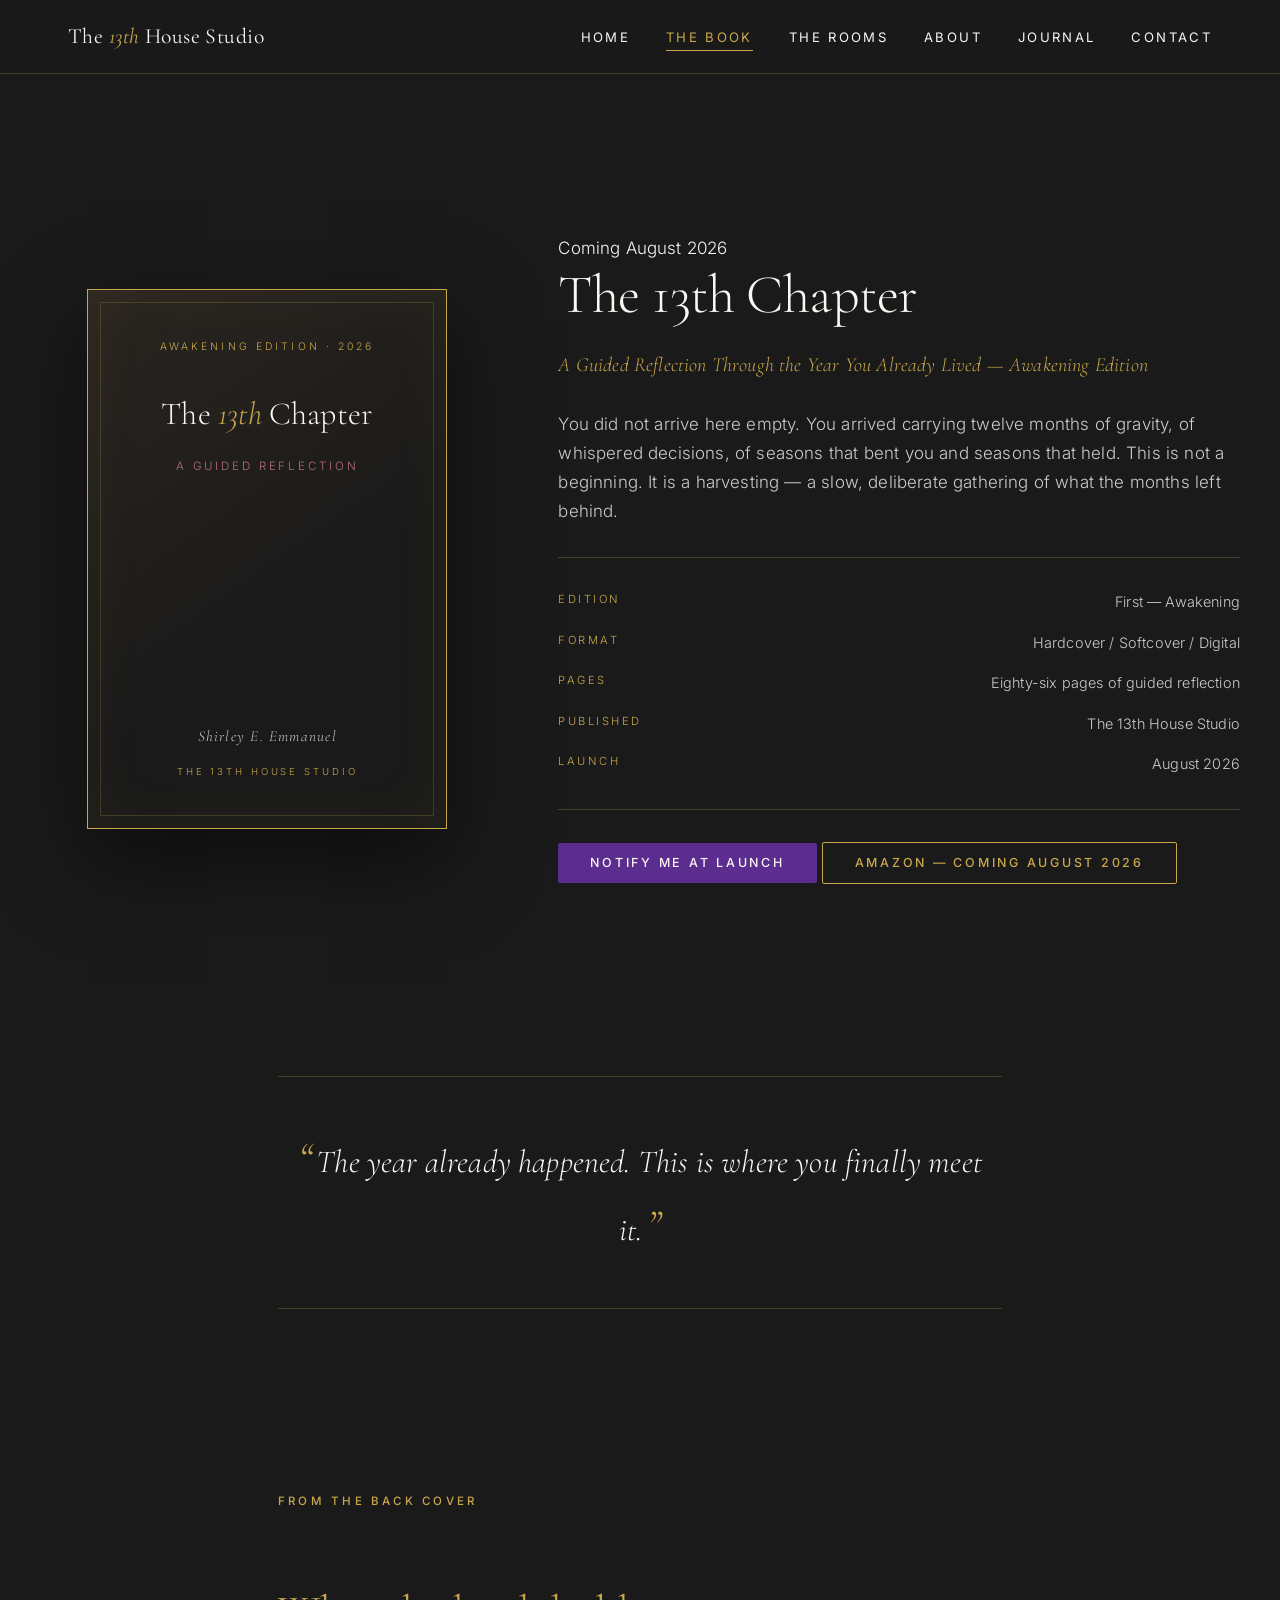
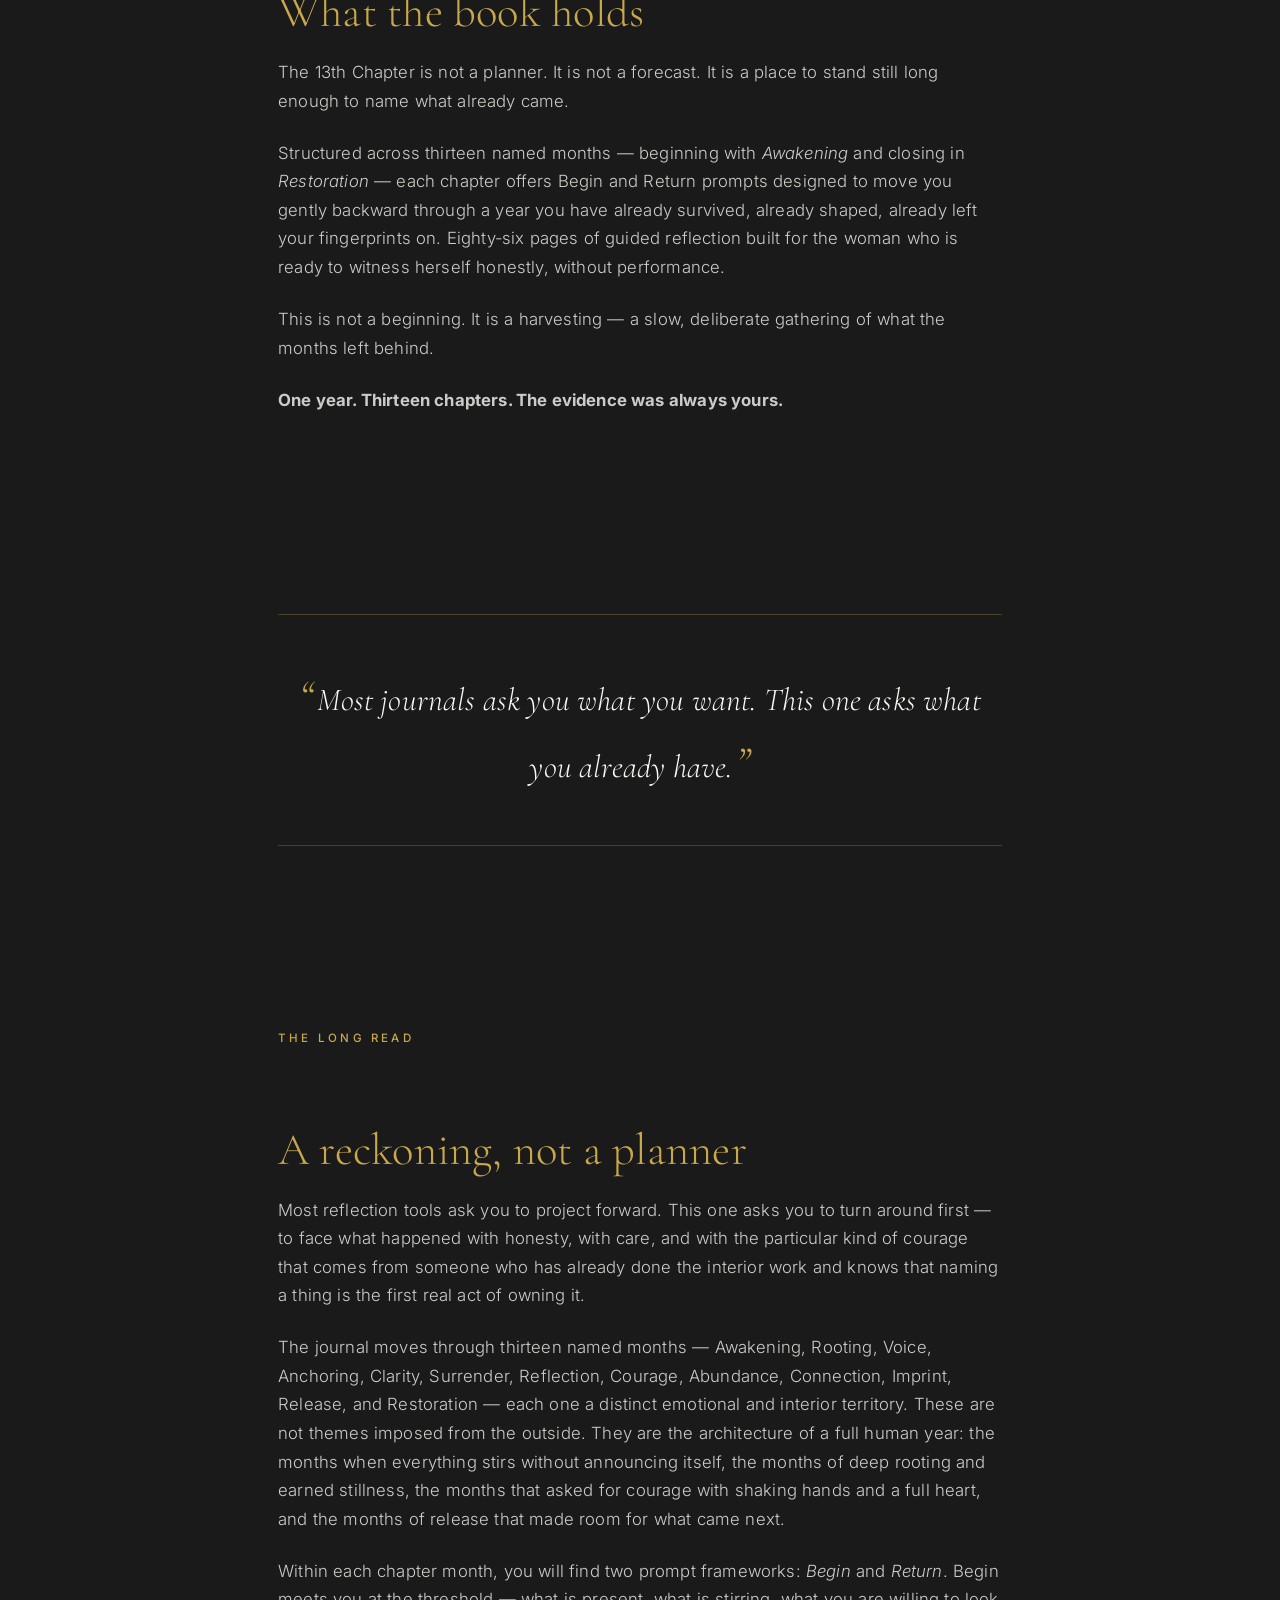
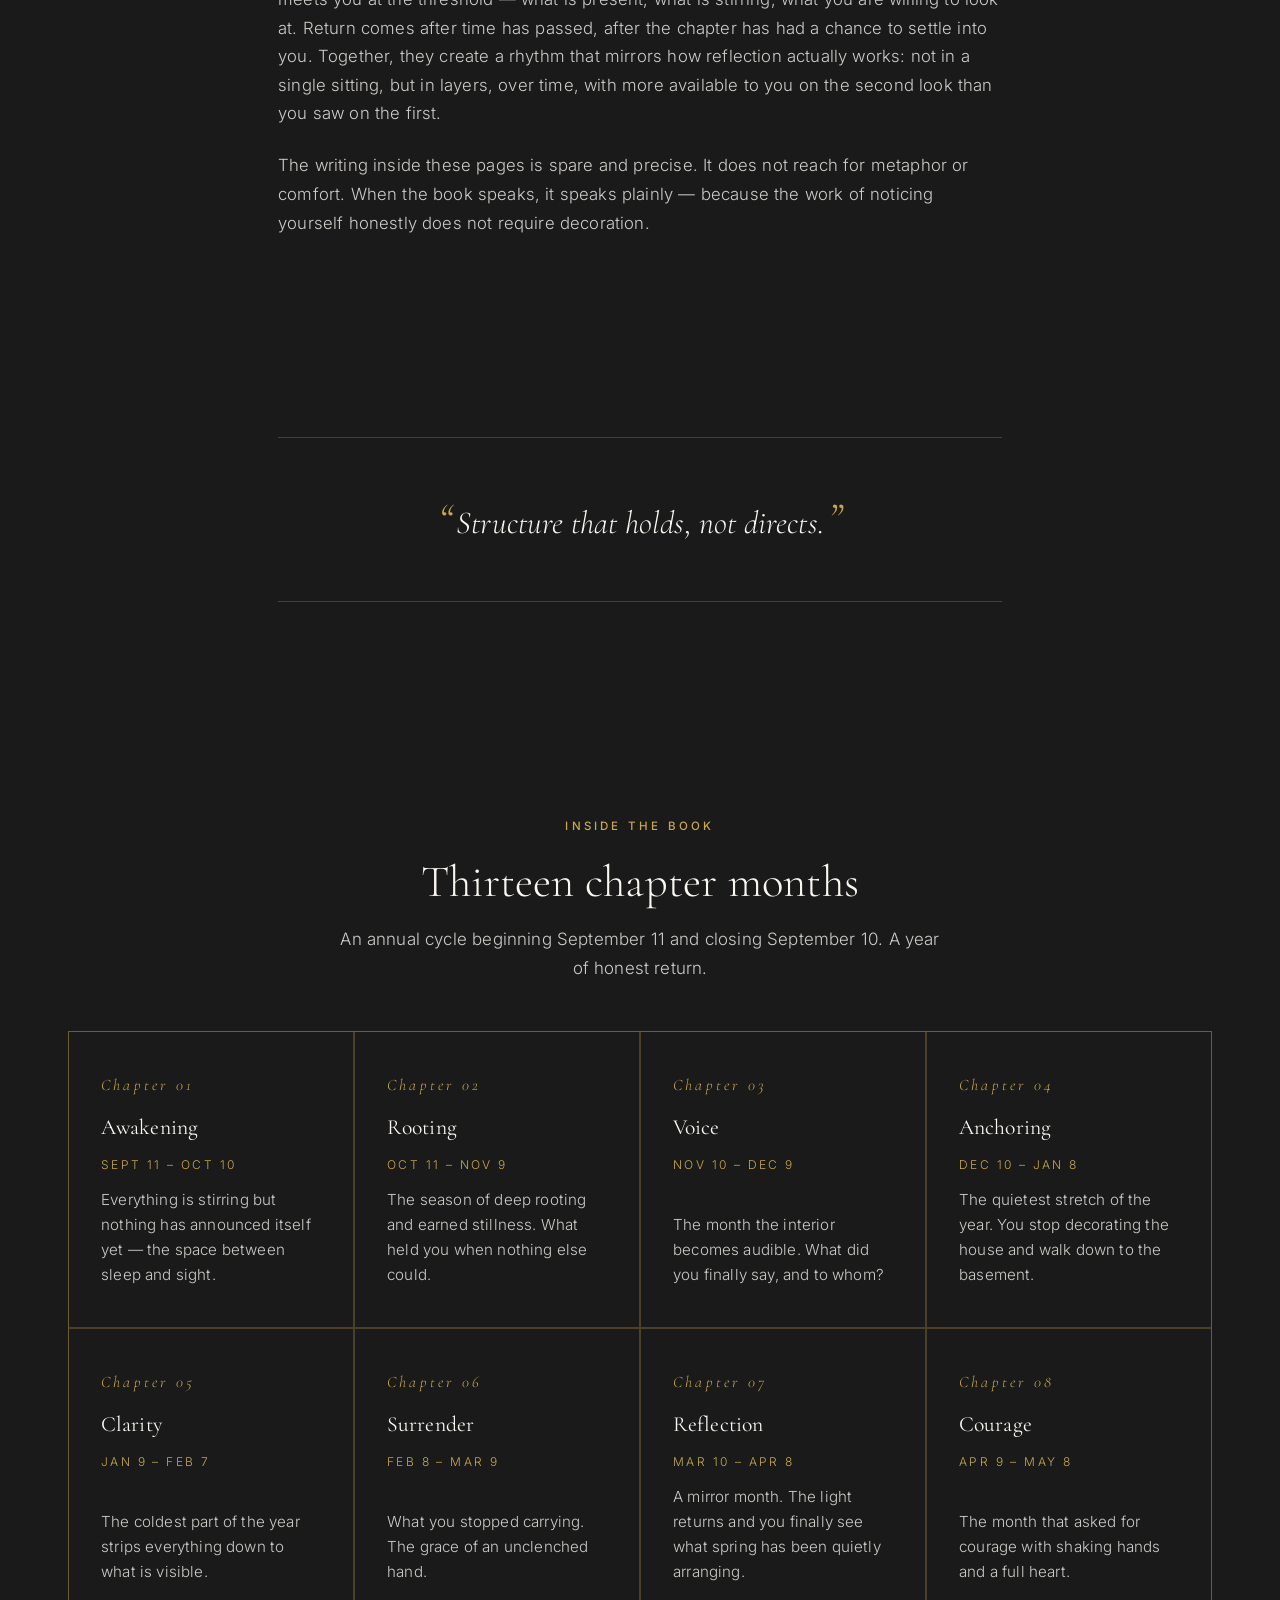
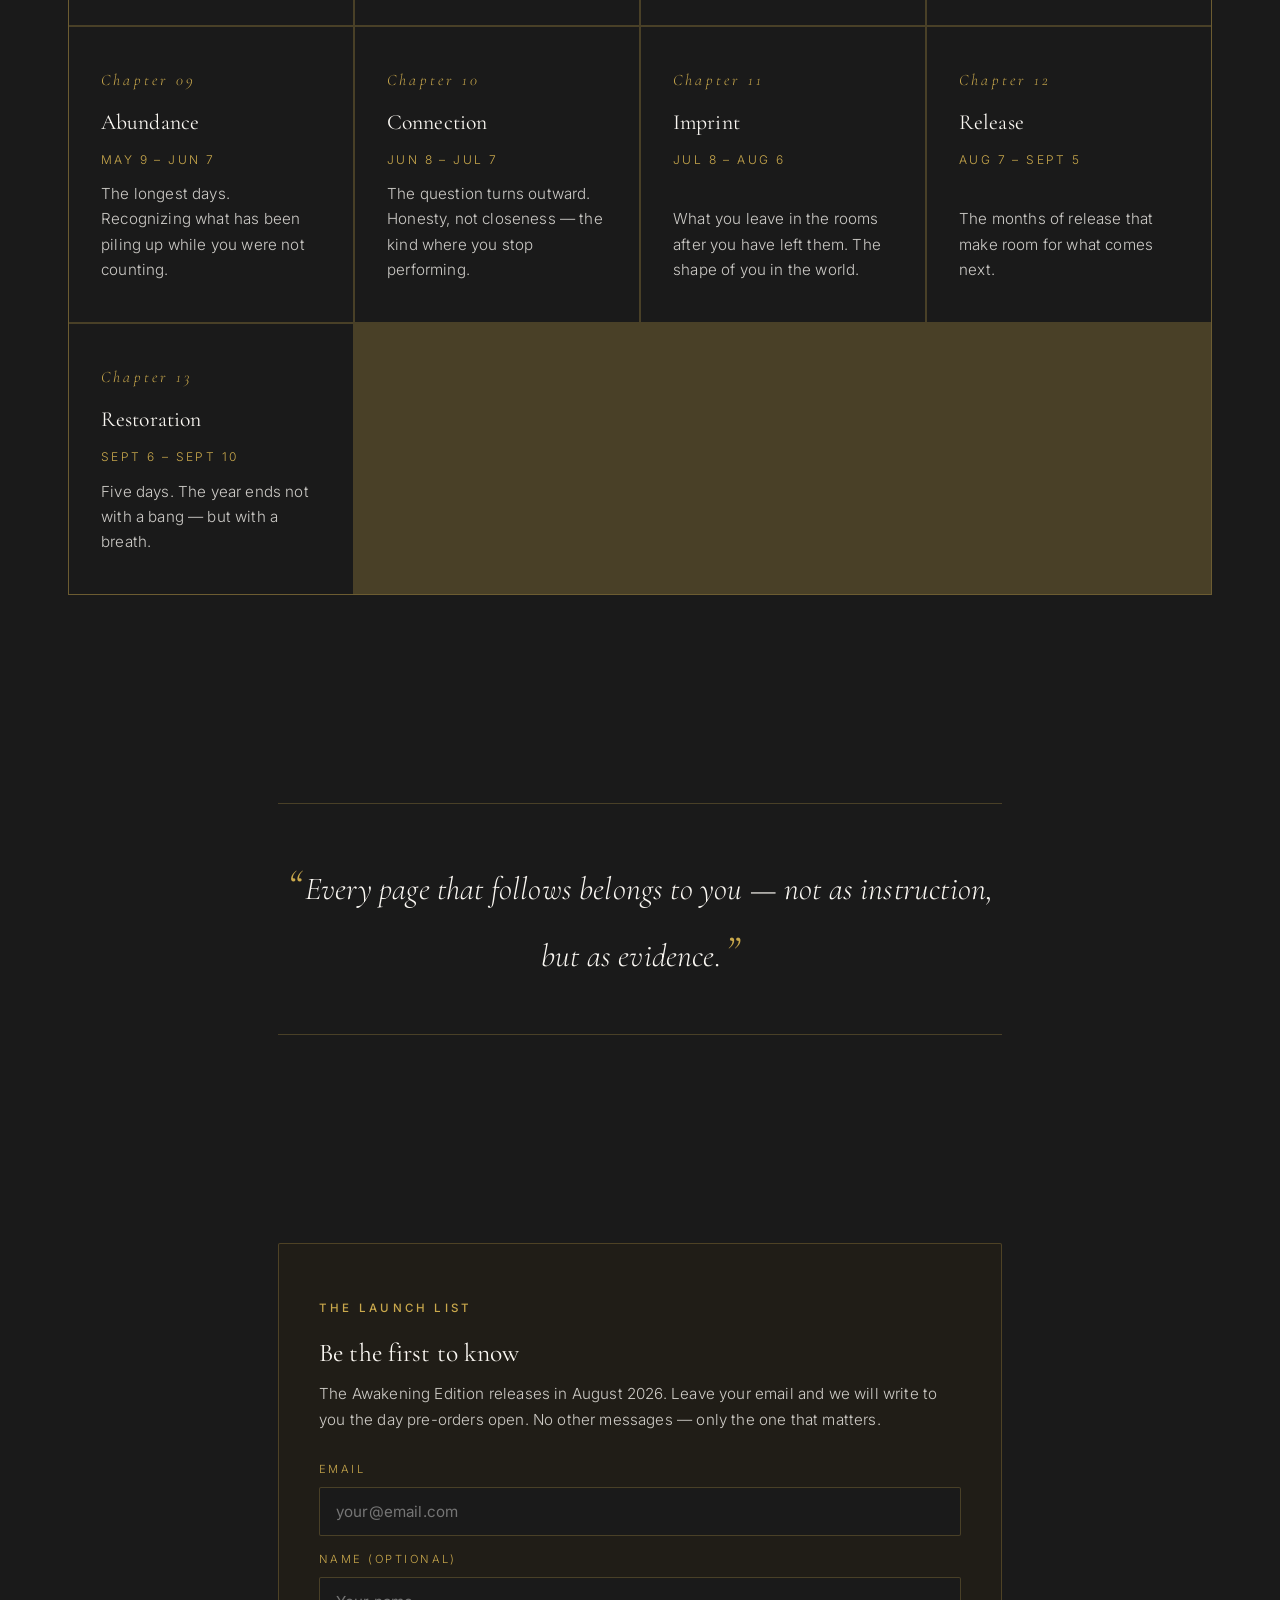
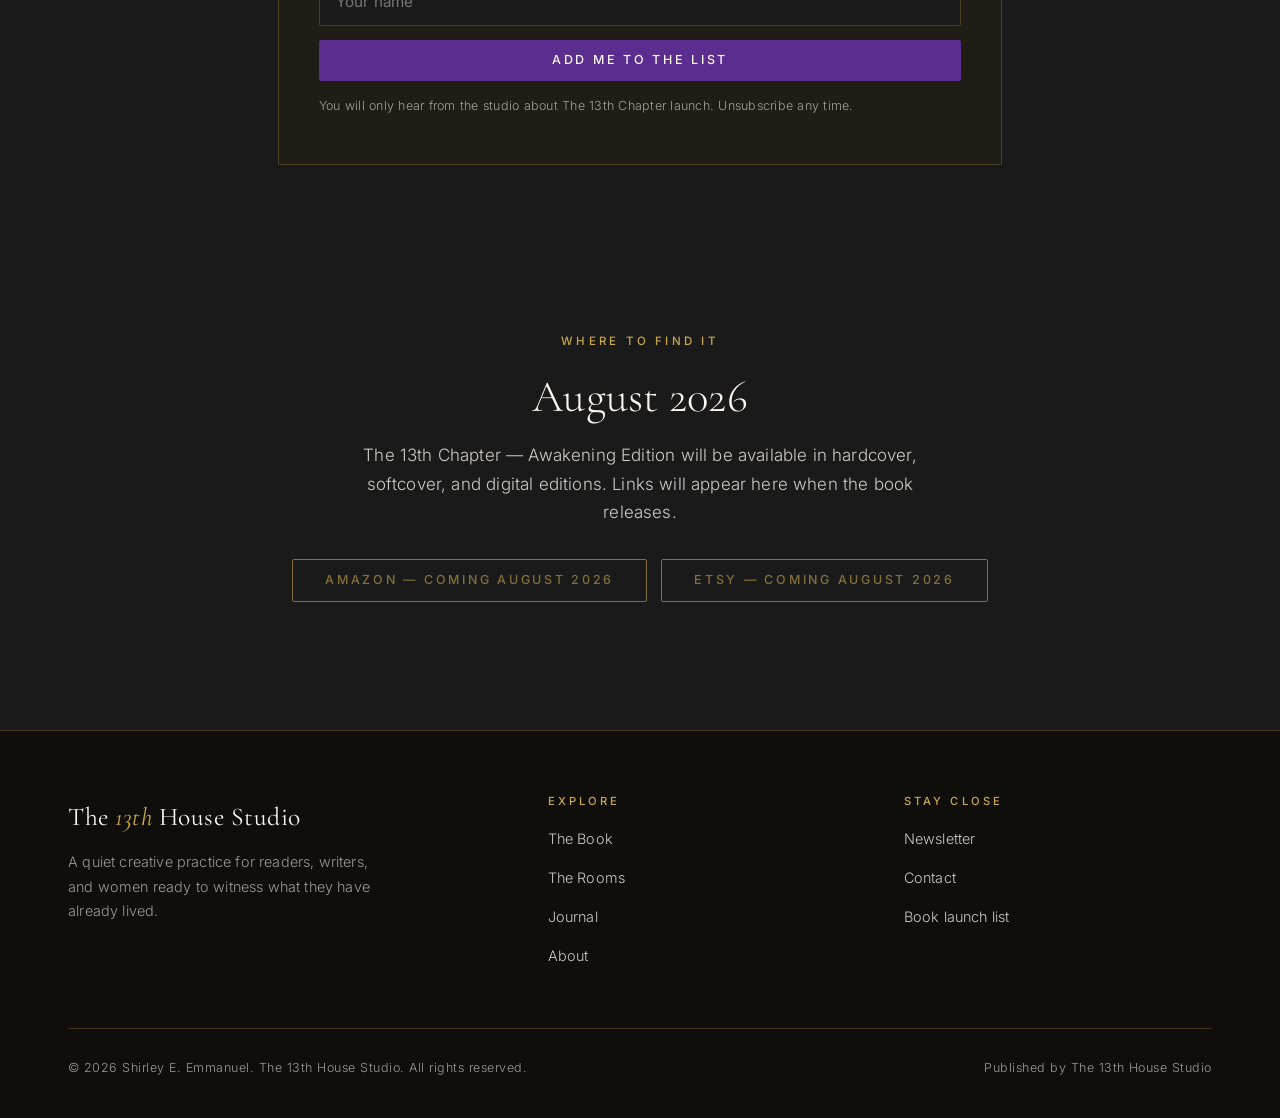
==== book.html @ e1d73607 "feat: deploy The 13th House Studio public site (home, book, rooms, about, journal, contact)" ====
<!DOCTYPE html>
<html lang="en">
<head>
<meta charset="utf-8">
<meta name="viewport" content="width=device-width,initial-scale=1">
<title>The Book — The 13th House Studio</title>
<meta name="description" content="The 13th Chapter — Awakening Edition. A luxury guided reflection journal by Shirley E. Emmanuel. Published by The 13th House Studio. Launching August 2026.">
<meta name="theme-color" content="#1A1A1A">
<meta property="og:title" content="The Book — The 13th House Studio">
<meta property="og:description" content="The 13th Chapter — Awakening Edition. A luxury guided reflection journal by Shirley E. Emmanuel. Published by The 13th House Studio. Launching August 2026.">
<meta property="og:type" content="website">
<meta property="og:image" content="assets/og-image.svg">
<meta name="twitter:card" content="summary_large_image">
<link rel="icon" type="image/svg+xml" href="assets/favicon.svg">
<link rel="preconnect" href="https://fonts.googleapis.com">
<link rel="preconnect" href="https://fonts.gstatic.com" crossorigin>
<link href="https://fonts.googleapis.com/css2?family=Cormorant+Garamond:ital,wght@0,300;0,400;0,500;1,300;1,400&family=Inter:wght@300;400;500;600&display=swap" rel="stylesheet">
<link rel="stylesheet" href="assets/style.css">
</head>
<body>
<header class="site-header">
  <div class="nav">
    <a href="index.html" class="brand">The <span class="num">13th</span> House Studio</a>
    <button class="nav-toggle" aria-label="Menu" aria-expanded="false">Menu</button>
    <nav><ul class="nav-links">
          <li><a href="index.html">Home</a></li>
          <li><a href="book.html" class="active">The Book</a></li>
          <li><a href="rooms.html">The Rooms</a></li>
          <li><a href="about.html">About</a></li>
          <li><a href="journal.html">Journal</a></li>
          <li><a href="contact.html">Contact</a></li>
    </ul></nav>
  </div>
</header>
<main>
  <section class="container book-hero">
    <div class="book-cover">
      <div class="book-cover-top">
        <div class="edition">Awakening Edition · 2026</div>
        <div class="title">The <span class="num">13th</span> Chapter</div>
        <div class="subtitle">A Guided Reflection</div>
      </div>
      <div>
        <div class="author">Shirley E. Emmanuel</div>
        <div class="imprint">The 13th House Studio</div>
      </div>
    </div>
    <div>
      <span class="launch-date">Coming August 2026</span>
      <h1>The 13th Chapter</h1>
      <div class="subtitle-line">A Guided Reflection Through the Year You Already Lived — Awakening Edition</div>
      <p>You did not arrive here empty. You arrived carrying twelve months of gravity, of whispered decisions, of seasons that bent you and seasons that held. This is not a beginning. It is a harvesting — a slow, deliberate gathering of what the months left behind.</p>
      <ul class="book-meta-list">
        <li><span class="k">Edition</span><span>First — Awakening</span></li>
        <li><span class="k">Format</span><span>Hardcover / Softcover / Digital</span></li>
        <li><span class="k">Pages</span><span>Eighty-six pages of guided reflection</span></li>
        <li><span class="k">Published</span><span>The 13th House Studio</span></li>
        <li><span class="k">Launch</span><span>August 2026</span></li>
      </ul>
      <div class="actions">
        <a href="#notify" class="btn btn-primary">Notify me at launch</a>
        <a href="#amazon" class="btn btn-ghost" aria-disabled="true">Amazon — Coming August 2026</a>
      </div>
    </div>
  </section>

  <section class="compact">
    <div class="container-narrow">
      <div class="pullquote">The year already happened. This is where you finally meet it.</div>
    </div>
  </section>

  <section class="compact">
    <div class="container-narrow prose">
      <span class="eyebrow">From the back cover</span>
      <h2>What the book holds</h2>
      <p>The 13th Chapter is not a planner. It is not a forecast. It is a place to stand still long enough to name what already came.</p>
      <p>Structured across thirteen named months — beginning with <em>Awakening</em> and closing in <em>Restoration</em> — each chapter offers Begin and Return prompts designed to move you gently backward through a year you have already survived, already shaped, already left your fingerprints on. Eighty-six pages of guided reflection built for the woman who is ready to witness herself honestly, without performance.</p>
      <p>This is not a beginning. It is a harvesting — a slow, deliberate gathering of what the months left behind.</p>
      <p><strong>One year. Thirteen chapters. The evidence was always yours.</strong></p>
    </div>
  </section>

  <section class="compact">
    <div class="container-narrow">
      <div class="pullquote">Most journals ask you what you want. This one asks what you already have.</div>
    </div>
  </section>

  <section class="compact">
    <div class="container-narrow prose">
      <span class="eyebrow">The long read</span>
      <h2>A reckoning, not a planner</h2>
      <p>Most reflection tools ask you to project forward. This one asks you to turn around first — to face what happened with honesty, with care, and with the particular kind of courage that comes from someone who has already done the interior work and knows that naming a thing is the first real act of owning it.</p>
      <p>The journal moves through thirteen named months — Awakening, Rooting, Voice, Anchoring, Clarity, Surrender, Reflection, Courage, Abundance, Connection, Imprint, Release, and Restoration — each one a distinct emotional and interior territory. These are not themes imposed from the outside. They are the architecture of a full human year: the months when everything stirs without announcing itself, the months of deep rooting and earned stillness, the months that asked for courage with shaking hands and a full heart, and the months of release that made room for what came next.</p>
      <p>Within each chapter month, you will find two prompt frameworks: <em>Begin</em> and <em>Return</em>. Begin meets you at the threshold — what is present, what is stirring, what you are willing to look at. Return comes after time has passed, after the chapter has had a chance to settle into you. Together, they create a rhythm that mirrors how reflection actually works: not in a single sitting, but in layers, over time, with more available to you on the second look than you saw on the first.</p>
      <p>The writing inside these pages is spare and precise. It does not reach for metaphor or comfort. When the book speaks, it speaks plainly — because the work of noticing yourself honestly does not require decoration.</p>
    </div>
  </section>

  <section class="compact">
    <div class="container-narrow">
      <div class="pullquote">Structure that holds, not directs.</div>
    </div>
  </section>

  <section>
    <div class="container">
      <div class="text-center mb-4">
        <span class="eyebrow">Inside the book</span>
        <h2>Thirteen chapter months</h2>
        <p class="max-600 mt-2">An annual cycle beginning September 11 and closing September 10. A year of honest return.</p>
      </div>
      <div class="rooms-grid">
        <div class="room-card"><span class="num">Chapter 01</span><h3>Awakening</h3><p style="color:var(--gold);font-size:0.75rem;letter-spacing:0.2em;margin-bottom:12px;text-transform:uppercase;">Sept 11 – Oct 10</p><p>Everything is stirring but nothing has announced itself yet — the space between sleep and sight.</p></div>
        <div class="room-card"><span class="num">Chapter 02</span><h3>Rooting</h3><p style="color:var(--gold);font-size:0.75rem;letter-spacing:0.2em;margin-bottom:12px;text-transform:uppercase;">Oct 11 – Nov 9</p><p>The season of deep rooting and earned stillness. What held you when nothing else could.</p></div>
        <div class="room-card"><span class="num">Chapter 03</span><h3>Voice</h3><p style="color:var(--gold);font-size:0.75rem;letter-spacing:0.2em;margin-bottom:12px;text-transform:uppercase;">Nov 10 – Dec 9</p><p>The month the interior becomes audible. What did you finally say, and to whom?</p></div>
        <div class="room-card"><span class="num">Chapter 04</span><h3>Anchoring</h3><p style="color:var(--gold);font-size:0.75rem;letter-spacing:0.2em;margin-bottom:12px;text-transform:uppercase;">Dec 10 – Jan 8</p><p>The quietest stretch of the year. You stop decorating the house and walk down to the basement.</p></div>
        <div class="room-card"><span class="num">Chapter 05</span><h3>Clarity</h3><p style="color:var(--gold);font-size:0.75rem;letter-spacing:0.2em;margin-bottom:12px;text-transform:uppercase;">Jan 9 – Feb 7</p><p>The coldest part of the year strips everything down to what is visible.</p></div>
        <div class="room-card"><span class="num">Chapter 06</span><h3>Surrender</h3><p style="color:var(--gold);font-size:0.75rem;letter-spacing:0.2em;margin-bottom:12px;text-transform:uppercase;">Feb 8 – Mar 9</p><p>What you stopped carrying. The grace of an unclenched hand.</p></div>
        <div class="room-card"><span class="num">Chapter 07</span><h3>Reflection</h3><p style="color:var(--gold);font-size:0.75rem;letter-spacing:0.2em;margin-bottom:12px;text-transform:uppercase;">Mar 10 – Apr 8</p><p>A mirror month. The light returns and you finally see what spring has been quietly arranging.</p></div>
        <div class="room-card"><span class="num">Chapter 08</span><h3>Courage</h3><p style="color:var(--gold);font-size:0.75rem;letter-spacing:0.2em;margin-bottom:12px;text-transform:uppercase;">Apr 9 – May 8</p><p>The month that asked for courage with shaking hands and a full heart.</p></div>
        <div class="room-card"><span class="num">Chapter 09</span><h3>Abundance</h3><p style="color:var(--gold);font-size:0.75rem;letter-spacing:0.2em;margin-bottom:12px;text-transform:uppercase;">May 9 – Jun 7</p><p>The longest days. Recognizing what has been piling up while you were not counting.</p></div>
        <div class="room-card"><span class="num">Chapter 10</span><h3>Connection</h3><p style="color:var(--gold);font-size:0.75rem;letter-spacing:0.2em;margin-bottom:12px;text-transform:uppercase;">Jun 8 – Jul 7</p><p>The question turns outward. Honesty, not closeness — the kind where you stop performing.</p></div>
        <div class="room-card"><span class="num">Chapter 11</span><h3>Imprint</h3><p style="color:var(--gold);font-size:0.75rem;letter-spacing:0.2em;margin-bottom:12px;text-transform:uppercase;">Jul 8 – Aug 6</p><p>What you leave in the rooms after you have left them. The shape of you in the world.</p></div>
        <div class="room-card"><span class="num">Chapter 12</span><h3>Release</h3><p style="color:var(--gold);font-size:0.75rem;letter-spacing:0.2em;margin-bottom:12px;text-transform:uppercase;">Aug 7 – Sept 5</p><p>The months of release that make room for what comes next.</p></div>
        <div class="room-card"><span class="num">Chapter 13</span><h3>Restoration</h3><p style="color:var(--gold);font-size:0.75rem;letter-spacing:0.2em;margin-bottom:12px;text-transform:uppercase;">Sept 6 – Sept 10</p><p>Five days. The year ends not with a bang — but with a breath.</p></div>
      </div>
    </div>
  </section>

  <section class="compact">
    <div class="container-narrow">
      <div class="pullquote">Every page that follows belongs to you — not as instruction, but as evidence.</div>
    </div>
  </section>

  <section id="notify">
    <div class="container-narrow">
      <div class="form-card">
        <span class="eyebrow">The launch list</span>
        <h3>Be the first to know</h3>
        <p class="sub">The Awakening Edition releases in August 2026. Leave your email and we will write to you the day pre-orders open. No other messages — only the one that matters.</p>
        <form class="capture-form" data-source="book-notify" novalidate>
          <div class="form-field">
            <label for="bn-email">Email</label>
            <input id="bn-email" type="email" name="email" placeholder="your@email.com" required>
          </div>
          <div class="form-field">
            <label for="bn-name">Name (optional)</label>
            <input id="bn-name" type="text" name="name" placeholder="Your name">
          </div>
          <button type="submit" class="btn btn-primary btn-block">Add me to the list</button>
          <div class="form-note">You will only hear from the studio about The 13th Chapter launch. Unsubscribe any time.</div>
          <div class="form-status" role="status" aria-live="polite"></div>
        </form>
      </div>
    </div>
  </section>

  <section id="amazon" class="compact">
    <div class="container-narrow text-center">
      <span class="eyebrow">Where to find it</span>
      <h2>August 2026</h2>
      <p class="max-600 mt-2">The 13th Chapter — Awakening Edition will be available in hardcover, softcover, and digital editions. Links will appear here when the book releases.</p>
      <div class="actions mt-4" style="justify-content:center;display:flex;gap:14px;flex-wrap:wrap;">
        <span class="btn btn-ghost" style="pointer-events:none;opacity:0.6;">Amazon — Coming August 2026</span>
        <span class="btn btn-ghost" style="pointer-events:none;opacity:0.6;">Etsy — Coming August 2026</span>
      </div>
    </div>
  </section>
</main>
<footer class="site-footer">
  <div class="container">
    <div class="footer-grid">
      <div class="footer-brand">
        <a href="index.html" class="brand">The <span class="num">13th</span> House Studio</a>
        <p>A quiet creative practice for readers, writers, and women ready to witness what they have already lived.</p>
      </div>
      <div class="footer-col"><h4>Explore</h4><ul>
        <li><a href="book.html">The Book</a></li>
        <li><a href="rooms.html">The Rooms</a></li>
        <li><a href="journal.html">Journal</a></li>
        <li><a href="about.html">About</a></li>
      </ul></div>
      <div class="footer-col"><h4>Stay close</h4><ul>
        <li><a href="contact.html">Newsletter</a></li>
        <li><a href="contact.html">Contact</a></li>
        <li><a href="book.html#notify">Book launch list</a></li>
      </ul></div>
    </div>
    <div class="footer-bottom">
      <span>&copy; 2026 Shirley E. Emmanuel. The 13th House Studio. All rights reserved.</span>
      <span>Published by The 13th House Studio</span>
    </div>
  </div>
</footer>
<script src="assets/app.js" defer></script>
</body></html>
---- assets/style.css ----
/* The 13th House Studio — luxury editorial stylesheet */
:root {
  --near-black: #1A1A1A;
  --gold: #C9A84C;
  --gold-soft: #C9A84C33;
  --cream: #FAF7F2;
  --cream-dim: #FAF7F2cc;
  --deep-purple: #5B2D8E;
  --rose-gold: #B76E79;
  --pink: #E8A0B4;
  --forest: #4A7C59;
  --muted: #FAF7F299;
  --line: #C9A84C44;
}

* { box-sizing: border-box; margin: 0; padding: 0; }

html { scroll-behavior: smooth; -webkit-text-size-adjust: 100%; }

body {
  background: var(--near-black);
  color: var(--cream);
  font-family: 'Inter', -apple-system, BlinkMacSystemFont, 'Segoe UI', system-ui, sans-serif;
  font-weight: 300;
  font-size: 17px;
  line-height: 1.7;
  letter-spacing: 0.01em;
  -webkit-font-smoothing: antialiased;
  -moz-osx-font-smoothing: grayscale;
  overflow-x: hidden;
}

h1, h2, h3, h4, h5, .serif {
  font-family: 'Cormorant Garamond', 'Playfair Display', 'Didot', Georgia, serif;
  font-weight: 400;
  letter-spacing: 0.005em;
  line-height: 1.2;
  color: var(--cream);
}

h1 { font-size: clamp(2.4rem, 6vw, 4.2rem); font-weight: 300; letter-spacing: -0.01em; }
h2 { font-size: clamp(1.8rem, 4vw, 2.8rem); font-weight: 300; }
h3 { font-size: clamp(1.3rem, 2.5vw, 1.6rem); }

p { margin-bottom: 1.2em; color: var(--cream-dim); }

a { color: var(--gold); text-decoration: none; transition: color 0.3s ease; }
a:hover { color: var(--rose-gold); }

.eyebrow {
  font-family: 'Inter', sans-serif;
  font-size: 0.72rem;
  font-weight: 500;
  letter-spacing: 0.28em;
  text-transform: uppercase;
  color: var(--gold);
  display: inline-block;
  margin-bottom: 1.2rem;
}

.container {
  max-width: 1200px;
  margin: 0 auto;
  padding: 0 28px;
}

.container-narrow {
  max-width: 780px;
  margin: 0 auto;
  padding: 0 28px;
}

/* --- Header / Nav --- */
.site-header {
  position: sticky;
  top: 0;
  z-index: 100;
  background: rgba(26, 26, 26, 0.92);
  backdrop-filter: saturate(140%) blur(12px);
  -webkit-backdrop-filter: saturate(140%) blur(12px);
  border-bottom: 1px solid var(--line);
}

.nav {
  display: flex;
  align-items: center;
  justify-content: space-between;
  max-width: 1200px;
  margin: 0 auto;
  padding: 18px 28px;
}

.brand {
  font-family: 'Cormorant Garamond', serif;
  font-weight: 400;
  font-size: 1.35rem;
  color: var(--cream);
  letter-spacing: 0.02em;
}
.brand .num { color: var(--gold); font-style: italic; }

.nav-links {
  display: flex;
  gap: 36px;
  list-style: none;
}
.nav-links a {
  color: var(--cream);
  font-size: 0.82rem;
  letter-spacing: 0.18em;
  text-transform: uppercase;
  font-weight: 400;
  position: relative;
  padding: 6px 0;
}
.nav-links a:hover { color: var(--gold); }
.nav-links a.active { color: var(--gold); }
.nav-links a.active::after {
  content: '';
  position: absolute;
  bottom: 0;
  left: 0;
  right: 0;
  height: 1px;
  background: var(--gold);
}

.nav-toggle {
  display: none;
  background: transparent;
  border: 1px solid var(--line);
  color: var(--cream);
  padding: 8px 14px;
  font-size: 0.75rem;
  letter-spacing: 0.2em;
  text-transform: uppercase;
  cursor: pointer;
  border-radius: 2px;
}

@media (max-width: 820px) {
  .nav-toggle { display: inline-block; }
  .nav-links {
    display: none;
    position: absolute;
    top: 100%;
    left: 0;
    right: 0;
    background: var(--near-black);
    border-bottom: 1px solid var(--line);
    flex-direction: column;
    gap: 0;
    padding: 8px 28px 20px;
  }
  .nav-links.open { display: flex; }
  .nav-links a {
    padding: 14px 0;
    border-bottom: 1px solid var(--line);
    font-size: 0.78rem;
  }
  .nav-links a:last-child { border-bottom: none; }
}

/* --- Buttons --- */
.btn {
  display: inline-block;
  padding: 14px 32px;
  font-family: 'Inter', sans-serif;
  font-size: 0.78rem;
  font-weight: 500;
  letter-spacing: 0.22em;
  text-transform: uppercase;
  border: none;
  cursor: pointer;
  transition: all 0.3s ease;
  text-align: center;
  border-radius: 2px;
  text-decoration: none;
  line-height: 1;
}
.btn-primary { background: var(--deep-purple); color: var(--cream); }
.btn-primary:hover { background: var(--rose-gold); color: var(--cream); transform: translateY(-1px); }
.btn-ghost { background: transparent; color: var(--gold); border: 1px solid var(--gold); }
.btn-ghost:hover { background: var(--gold); color: var(--near-black); }
.btn-block { display: block; width: 100%; }

/* --- Sections --- */
section { padding: 96px 0; }
section.compact { padding: 64px 0; }
.divider {
  height: 1px;
  background: linear-gradient(to right, transparent, var(--rose-gold), transparent);
  margin: 0 auto;
  max-width: 400px;
}

/* --- Hero --- */
.hero {
  min-height: 85vh;
  display: flex;
  align-items: center;
  padding: 120px 0 96px;
  position: relative;
  overflow: hidden;
}
.hero::before {
  content: '';
  position: absolute;
  inset: 0;
  background: radial-gradient(ellipse at 20% 30%, rgba(201, 168, 76, 0.08), transparent 60%),
              radial-gradient(ellipse at 80% 70%, rgba(91, 45, 142, 0.10), transparent 60%);
  pointer-events: none;
}
.hero-content { position: relative; z-index: 1; max-width: 820px; }
.hero h1 {
  margin-bottom: 1.6rem;
}
.hero h1 em { color: var(--gold); font-style: normal; font-weight: 300; }
.hero-tagline {
  font-size: 1.15rem;
  font-weight: 300;
  color: var(--cream-dim);
  max-width: 600px;
  margin-bottom: 2.4rem;
  line-height: 1.7;
}
.hero-actions {
  display: flex;
  gap: 14px;
  flex-wrap: wrap;
}

/* --- Book feature --- */
.book-feature {
  background: linear-gradient(180deg, #1A1A1A 0%, #15110f 100%);
  border-top: 1px solid var(--line);
  border-bottom: 1px solid var(--line);
}
.book-layout {
  display: grid;
  grid-template-columns: 0.9fr 1.1fr;
  gap: 72px;
  align-items: center;
}
@media (max-width: 820px) {
  .book-layout { grid-template-columns: 1fr; gap: 48px; }
}
.book-cover {
  aspect-ratio: 2/3;
  background:
    linear-gradient(145deg, #2a2520 0%, #1A1A1A 60%),
    var(--near-black);
  border: 1px solid var(--gold);
  position: relative;
  box-shadow: 0 30px 80px rgba(0,0,0,0.5), inset 0 0 60px rgba(201,168,76,0.06);
  display: flex;
  flex-direction: column;
  justify-content: space-between;
  padding: 48px 36px;
  max-width: 360px;
  margin: 0 auto;
  width: 100%;
}
.book-cover::before {
  content: '';
  position: absolute;
  inset: 12px;
  border: 1px solid var(--gold-soft);
  pointer-events: none;
}
.book-cover-top { text-align: center; }
.book-cover .edition {
  font-family: 'Inter', sans-serif;
  font-size: 0.65rem;
  letter-spacing: 0.3em;
  color: var(--gold);
  text-transform: uppercase;
  margin-bottom: 40px;
}
.book-cover .title {
  font-family: 'Cormorant Garamond', serif;
  font-size: 2rem;
  color: var(--cream);
  font-weight: 300;
  line-height: 1.15;
  margin-bottom: 24px;
}
.book-cover .title .num { color: var(--gold); font-style: italic; }
.book-cover .subtitle {
  font-size: 0.72rem;
  letter-spacing: 0.25em;
  color: var(--rose-gold);
  text-transform: uppercase;
  margin-top: 8px;
}
.book-cover .author {
  text-align: center;
  font-family: 'Cormorant Garamond', serif;
  font-size: 0.95rem;
  color: var(--cream-dim);
  font-style: italic;
  letter-spacing: 0.08em;
}
.book-cover .imprint {
  text-align: center;
  font-size: 0.6rem;
  letter-spacing: 0.3em;
  color: var(--gold);
  text-transform: uppercase;
  margin-top: 14px;
}

.book-copy h2 { margin-bottom: 20px; }
.book-copy .launch-date {
  font-size: 0.72rem;
  letter-spacing: 0.28em;
  color: var(--pink);
  text-transform: uppercase;
  margin-bottom: 20px;
  display: inline-block;
  padding: 6px 14px;
  border: 1px solid var(--pink);
  border-radius: 2px;
}
.book-copy p { font-size: 1.05rem; }
.book-copy .actions {
  display: flex;
  gap: 14px;
  margin-top: 32px;
  flex-wrap: wrap;
}

/* --- Rooms grid --- */
.rooms-grid {
  display: grid;
  grid-template-columns: repeat(auto-fill, minmax(280px, 1fr));
  gap: 2px;
  background: var(--line);
  border: 1px solid var(--line);
  margin-top: 48px;
}
.room-card {
  background: var(--near-black);
  padding: 40px 32px;
  transition: background 0.4s ease;
  position: relative;
  min-height: 220px;
  display: flex;
  flex-direction: column;
}
.room-card:hover { background: #232019; }
.room-card .num {
  font-family: 'Cormorant Garamond', serif;
  font-size: 1rem;
  color: var(--gold);
  letter-spacing: 0.2em;
  margin-bottom: 16px;
  font-style: italic;
}
.room-card h3 {
  font-size: 1.35rem;
  margin-bottom: 14px;
  color: var(--cream);
}
.room-card p {
  font-size: 0.95rem;
  color: var(--cream-dim);
  margin: 0;
  line-height: 1.65;
  flex: 1;
}

/* --- Months band --- */
.months-band {
  margin: 40px 0;
  padding: 32px 0;
  border-top: 1px solid var(--line);
  border-bottom: 1px solid var(--line);
  text-align: center;
}
.months-list {
  font-family: 'Cormorant Garamond', serif;
  font-size: 1.2rem;
  color: var(--cream);
  font-style: italic;
  letter-spacing: 0.02em;
  line-height: 2;
}
.months-list span { color: var(--gold-soft); margin: 0 10px; }
.months-list .month { color: var(--cream); }

/* --- Pull quotes --- */
.pullquote {
  font-family: 'Cormorant Garamond', serif;
  font-size: clamp(1.4rem, 3vw, 2rem);
  font-weight: 300;
  font-style: italic;
  color: var(--cream);
  line-height: 1.5;
  padding: 48px 0;
  text-align: center;
  border-top: 1px solid var(--line);
  border-bottom: 1px solid var(--line);
  max-width: 760px;
  margin: 48px auto;
}
.pullquote::before, .pullquote::after { color: var(--gold); font-size: 1.4em; }
.pullquote::before { content: '“'; margin-right: 4px; }
.pullquote::after { content: '”'; margin-left: 4px; }

/* --- Forms --- */
.form-card {
  background: #201d17;
  border: 1px solid var(--line);
  padding: 48px 40px;
  border-radius: 2px;
  position: relative;
}
.form-card h3 { margin-bottom: 12px; }
.form-card p.sub { color: var(--cream-dim); margin-bottom: 28px; font-size: 0.95rem; }

.form-row {
  display: grid;
  grid-template-columns: 1fr auto;
  gap: 10px;
}
@media (max-width: 540px) {
  .form-row { grid-template-columns: 1fr; }
}

.form-field { margin-bottom: 14px; }
.form-field label {
  display: block;
  font-size: 0.7rem;
  letter-spacing: 0.22em;
  text-transform: uppercase;
  color: var(--gold);
  margin-bottom: 8px;
}

input[type="email"], input[type="text"], textarea {
  width: 100%;
  background: var(--near-black);
  border: 1px solid var(--line);
  color: var(--cream);
  padding: 14px 16px;
  font-family: 'Inter', sans-serif;
  font-size: 0.95rem;
  letter-spacing: 0.01em;
  border-radius: 2px;
  transition: border-color 0.3s ease;
}
input[type="email"]:focus, input[type="text"]:focus, textarea:focus {
  outline: none;
  border-color: var(--gold);
}
textarea { resize: vertical; min-height: 140px; font-family: inherit; line-height: 1.6; }

.form-note {
  font-size: 0.78rem;
  color: var(--muted);
  margin-top: 14px;
  letter-spacing: 0.02em;
}
.form-status {
  font-size: 0.85rem;
  color: var(--forest);
  margin-top: 14px;
  min-height: 1.2em;
  font-weight: 500;
  letter-spacing: 0.02em;
  display: none;
}
.form-status.error { color: var(--pink); }
.form-status.visible { display: block; }

/* --- Page hero (inner pages) --- */
.page-hero {
  padding: 160px 0 72px;
  border-bottom: 1px solid var(--line);
  position: relative;
}
.page-hero::before {
  content: '';
  position: absolute;
  inset: 0;
  background: radial-gradient(ellipse at 30% 20%, rgba(201, 168, 76, 0.06), transparent 70%);
  pointer-events: none;
}
.page-hero h1 { position: relative; z-index: 1; }
.page-hero p { position: relative; z-index: 1; max-width: 620px; font-size: 1.1rem; }

/* --- Prose --- */
.prose h2 { margin: 56px 0 18px; color: var(--gold); }
.prose h3 { margin: 40px 0 14px; }
.prose p { font-size: 1.05rem; margin-bottom: 1.4em; }
.prose ul { margin: 1em 0 1.6em 1.2em; color: var(--cream-dim); }
.prose li { margin-bottom: 0.6em; }

/* --- Journal --- */
.journal-grid {
  display: grid;
  grid-template-columns: repeat(auto-fill, minmax(320px, 1fr));
  gap: 32px;
  margin-top: 48px;
}
.journal-entry {
  background: #201d17;
  border: 1px solid var(--line);
  padding: 36px 32px;
  border-radius: 2px;
  transition: border-color 0.3s ease, transform 0.3s ease;
}
.journal-entry:hover { border-color: var(--gold); transform: translateY(-2px); }
.journal-entry .tag {
  display: inline-block;
  font-size: 0.66rem;
  letter-spacing: 0.25em;
  text-transform: uppercase;
  color: var(--pink);
  border: 1px solid var(--pink);
  padding: 4px 10px;
  border-radius: 2px;
  margin-bottom: 18px;
}
.journal-entry .date {
  font-size: 0.75rem;
  color: var(--muted);
  letter-spacing: 0.18em;
  text-transform: uppercase;
  margin-bottom: 14px;
}
.journal-entry h3 { margin-bottom: 12px; font-size: 1.4rem; }
.journal-entry p { font-size: 0.95rem; color: var(--cream-dim); }

.empty-state {
  text-align: center;
  padding: 72px 0;
  color: var(--muted);
  font-style: italic;
  font-family: 'Cormorant Garamond', serif;
  font-size: 1.15rem;
}

/* --- Book page details --- */
.book-hero {
  display: grid;
  grid-template-columns: 0.8fr 1.2fr;
  gap: 64px;
  align-items: center;
  padding: 160px 0 80px;
}
@media (max-width: 820px) { .book-hero { grid-template-columns: 1fr; gap: 48px; } }
.book-hero h1 { font-size: clamp(2.2rem, 5vw, 3.4rem); margin-bottom: 20px; }
.book-hero .subtitle-line {
  font-family: 'Cormorant Garamond', serif;
  font-style: italic;
  font-size: 1.25rem;
  color: var(--gold);
  margin-bottom: 28px;
}

.book-meta-list {
  list-style: none;
  margin: 32px 0;
  padding: 24px 0;
  border-top: 1px solid var(--line);
  border-bottom: 1px solid var(--line);
}
.book-meta-list li {
  display: flex;
  justify-content: space-between;
  padding: 8px 0;
  font-size: 0.9rem;
  color: var(--cream-dim);
}
.book-meta-list li .k {
  font-size: 0.7rem;
  letter-spacing: 0.22em;
  text-transform: uppercase;
  color: var(--gold);
}

/* --- Two column --- */
.two-col { display: grid; grid-template-columns: 1fr 1fr; gap: 48px; }
@media (max-width: 820px) { .two-col { grid-template-columns: 1fr; } }

/* --- Footer --- */
.site-footer {
  background: #100e0b;
  border-top: 1px solid var(--line);
  padding: 64px 0 40px;
  margin-top: 64px;
}
.footer-grid {
  display: grid;
  grid-template-columns: 1.4fr 1fr 1fr;
  gap: 48px;
  margin-bottom: 48px;
}
@media (max-width: 760px) { .footer-grid { grid-template-columns: 1fr; gap: 32px; } }
.footer-brand .brand { font-size: 1.6rem; display: block; margin-bottom: 12px; }
.footer-brand p { font-size: 0.9rem; color: var(--muted); max-width: 320px; }
.footer-col h4 {
  font-family: 'Inter', sans-serif;
  font-size: 0.7rem;
  letter-spacing: 0.28em;
  text-transform: uppercase;
  color: var(--gold);
  margin-bottom: 16px;
  font-weight: 500;
}
.footer-col ul { list-style: none; }
.footer-col li { margin-bottom: 10px; }
.footer-col a { color: var(--cream-dim); font-size: 0.9rem; }
.footer-col a:hover { color: var(--gold); }
.footer-bottom {
  border-top: 1px solid var(--line);
  padding-top: 28px;
  display: flex;
  justify-content: space-between;
  align-items: center;
  font-size: 0.78rem;
  color: var(--muted);
  letter-spacing: 0.04em;
  flex-wrap: wrap;
  gap: 16px;
}

/* --- Accessibility --- */
:focus-visible { outline: 2px solid var(--gold); outline-offset: 3px; }
button:focus-visible, a:focus-visible { outline-offset: 4px; }

/* --- Small utilities --- */
.text-center { text-align: center; }
.mt-2 { margin-top: 1rem; }
.mt-4 { margin-top: 2rem; }
.mt-6 { margin-top: 3rem; }
.mb-2 { margin-bottom: 1rem; }
.mb-4 { margin-bottom: 2rem; }
.max-600 { max-width: 600px; margin-left: auto; margin-right: auto; }
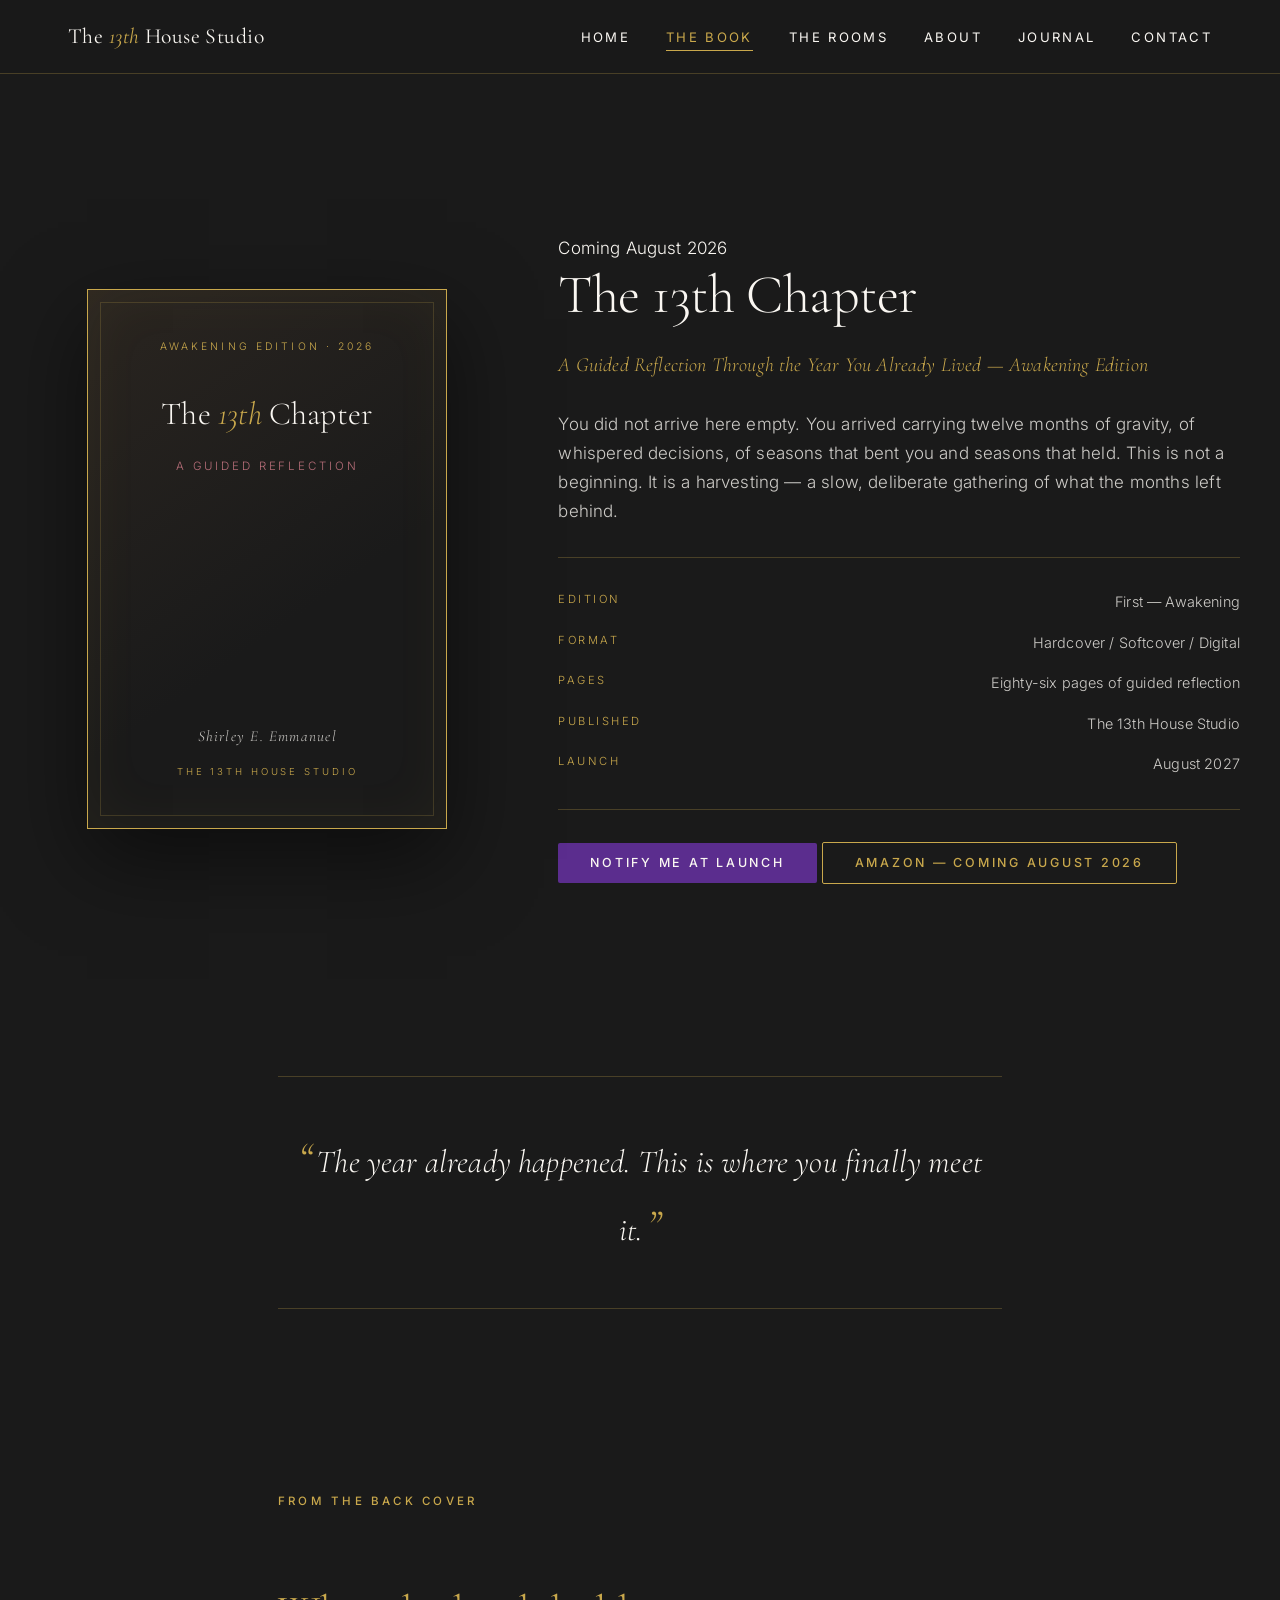
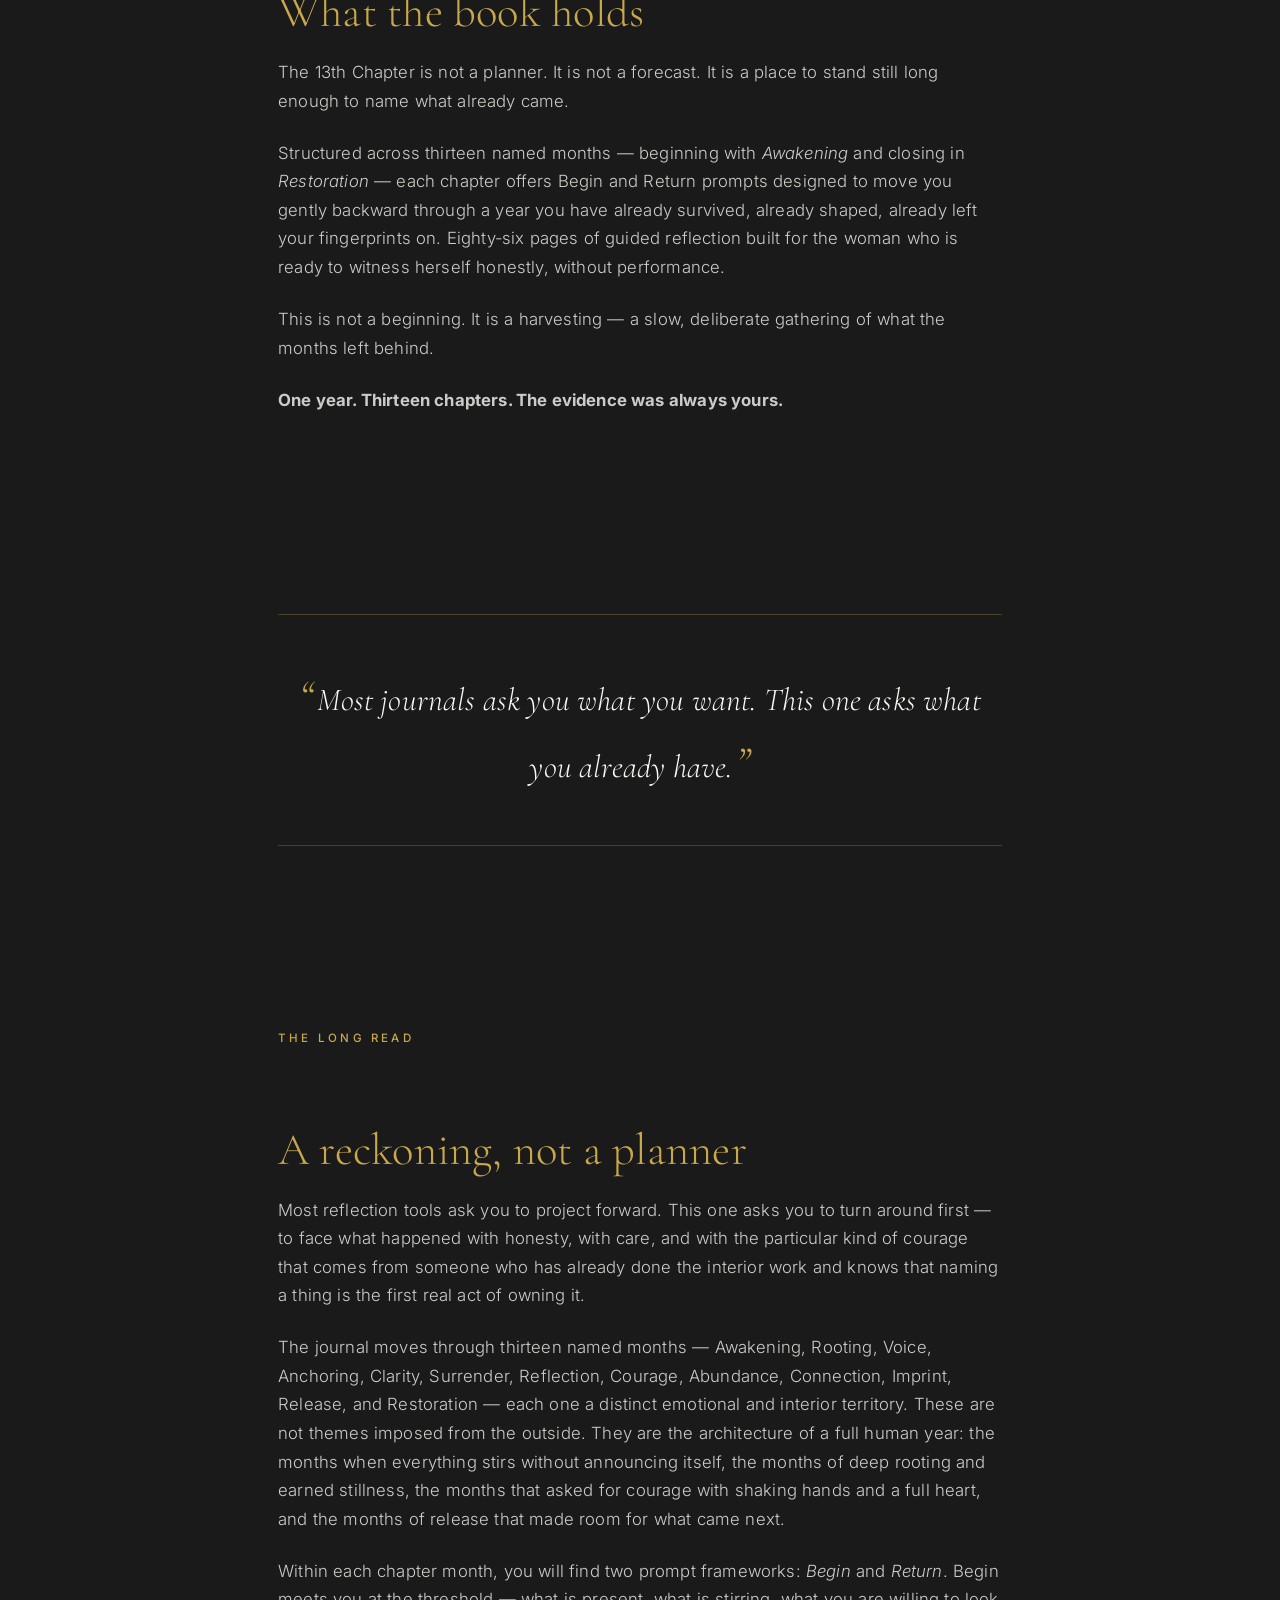
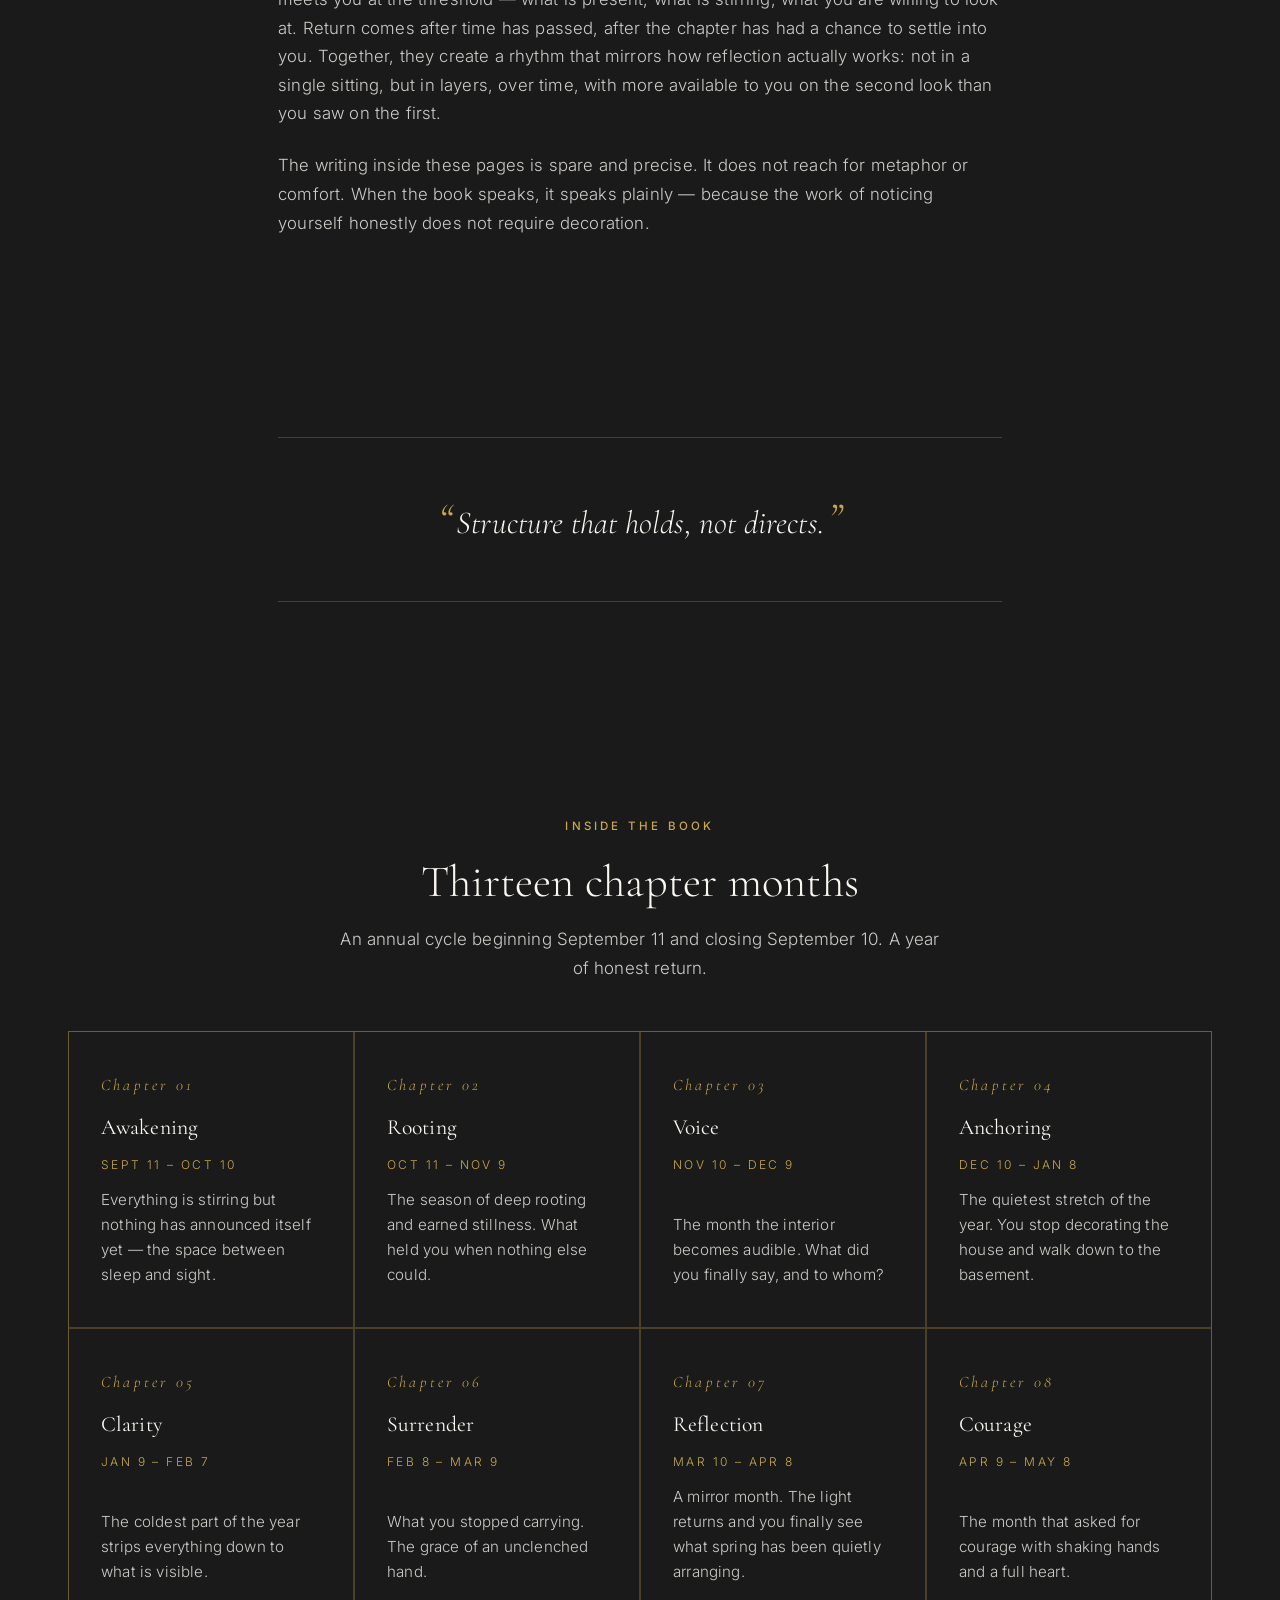
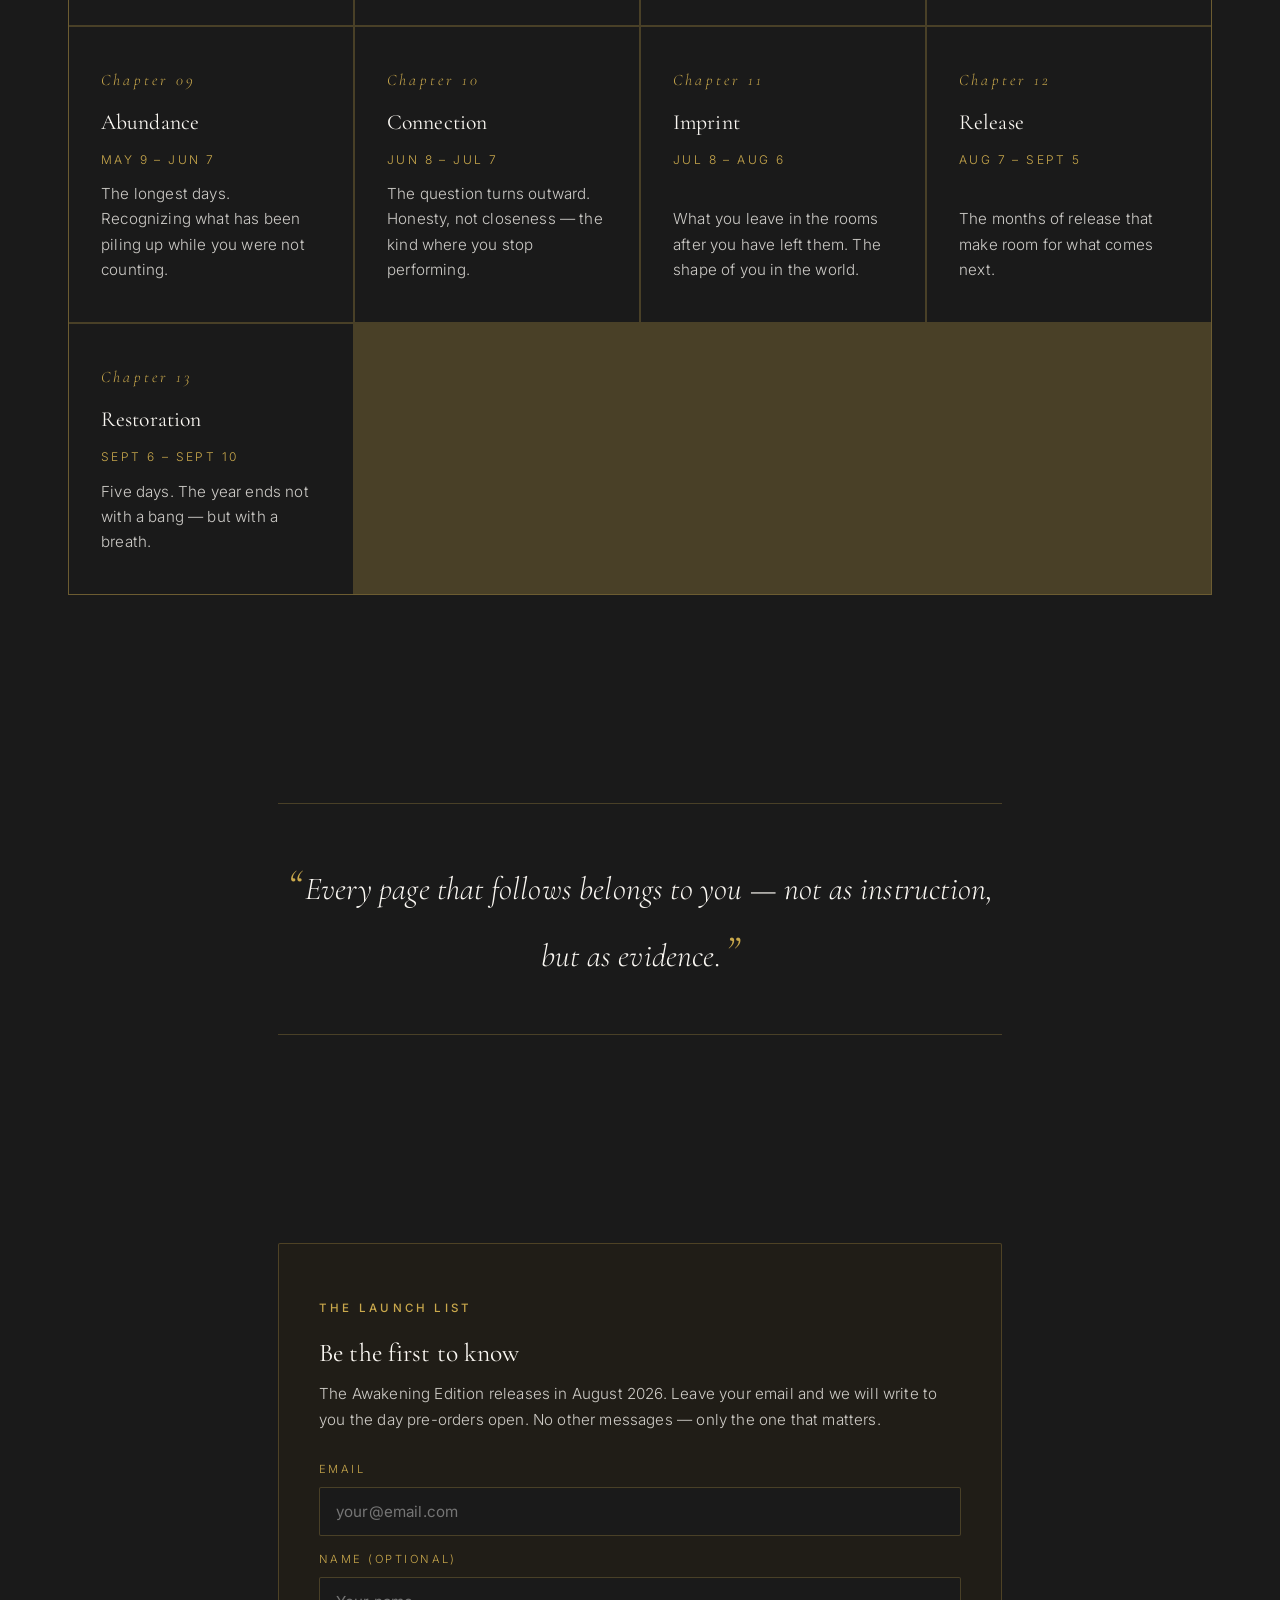
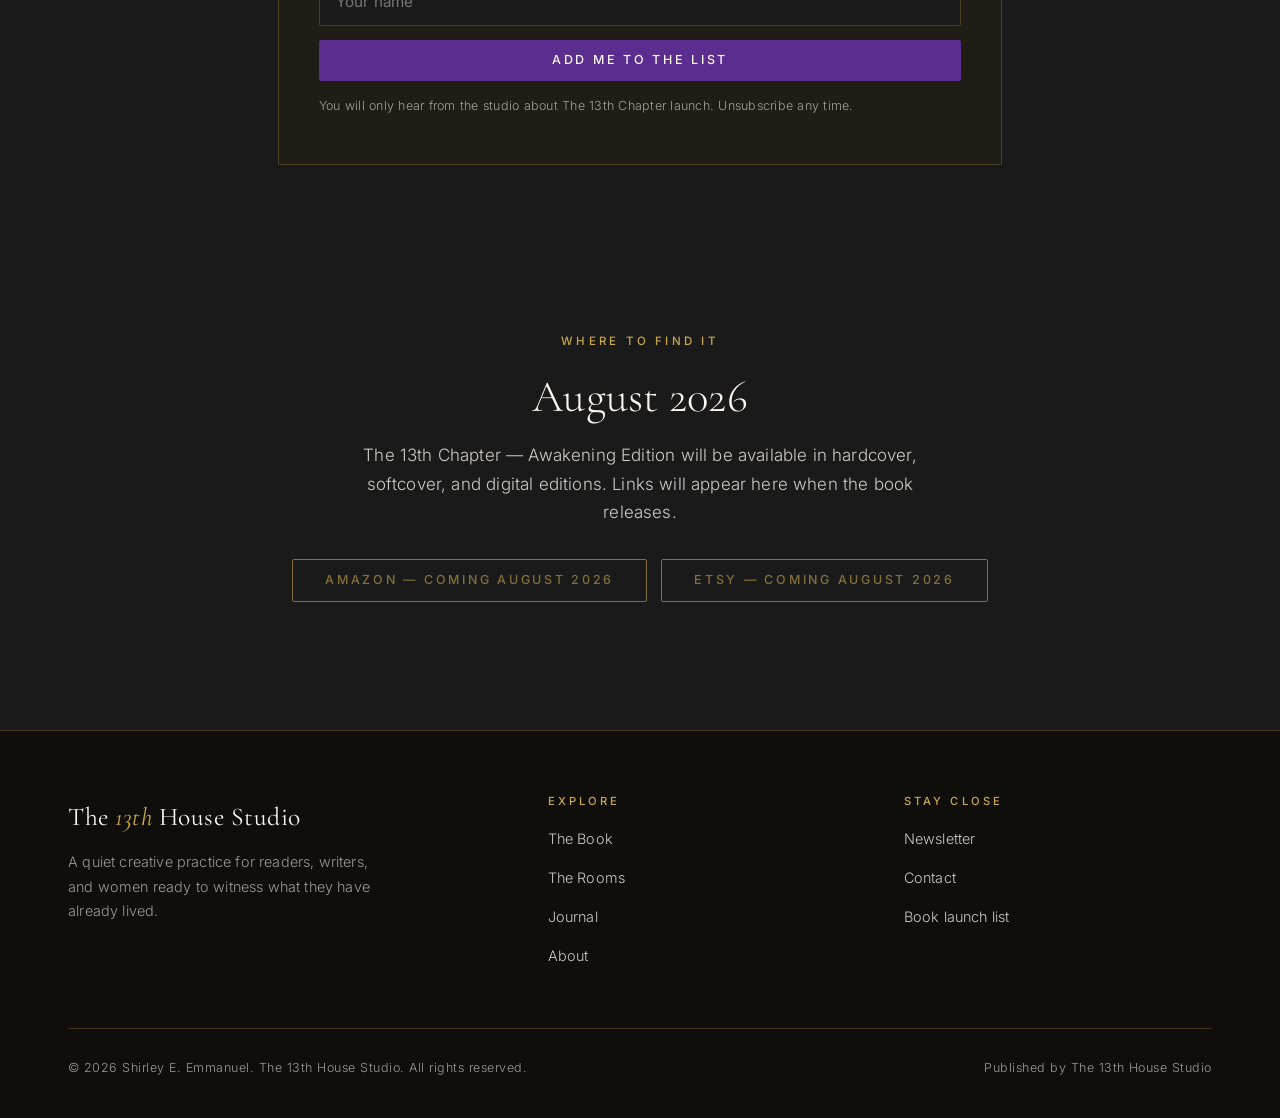
==== commit abe6bce5: "Update book.html" ====
--- a/book.html
+++ b/book.html
@@ -55,7 +55,7 @@
         <li><span class="k">Format</span><span>Hardcover / Softcover / Digital</span></li>
         <li><span class="k">Pages</span><span>Eighty-six pages of guided reflection</span></li>
         <li><span class="k">Published</span><span>The 13th House Studio</span></li>
-        <li><span class="k">Launch</span><span>August 2026</span></li>
+        <li><span class="k">Launch</span><span>August 2027</span></li>
       </ul>
       <div class="actions">
         <a href="#notify" class="btn btn-primary">Notify me at launch</a>
@@ -196,4 +196,4 @@
   </div>
 </footer>
 <script src="assets/app.js" defer></script>
-</body></html>+</body></html>
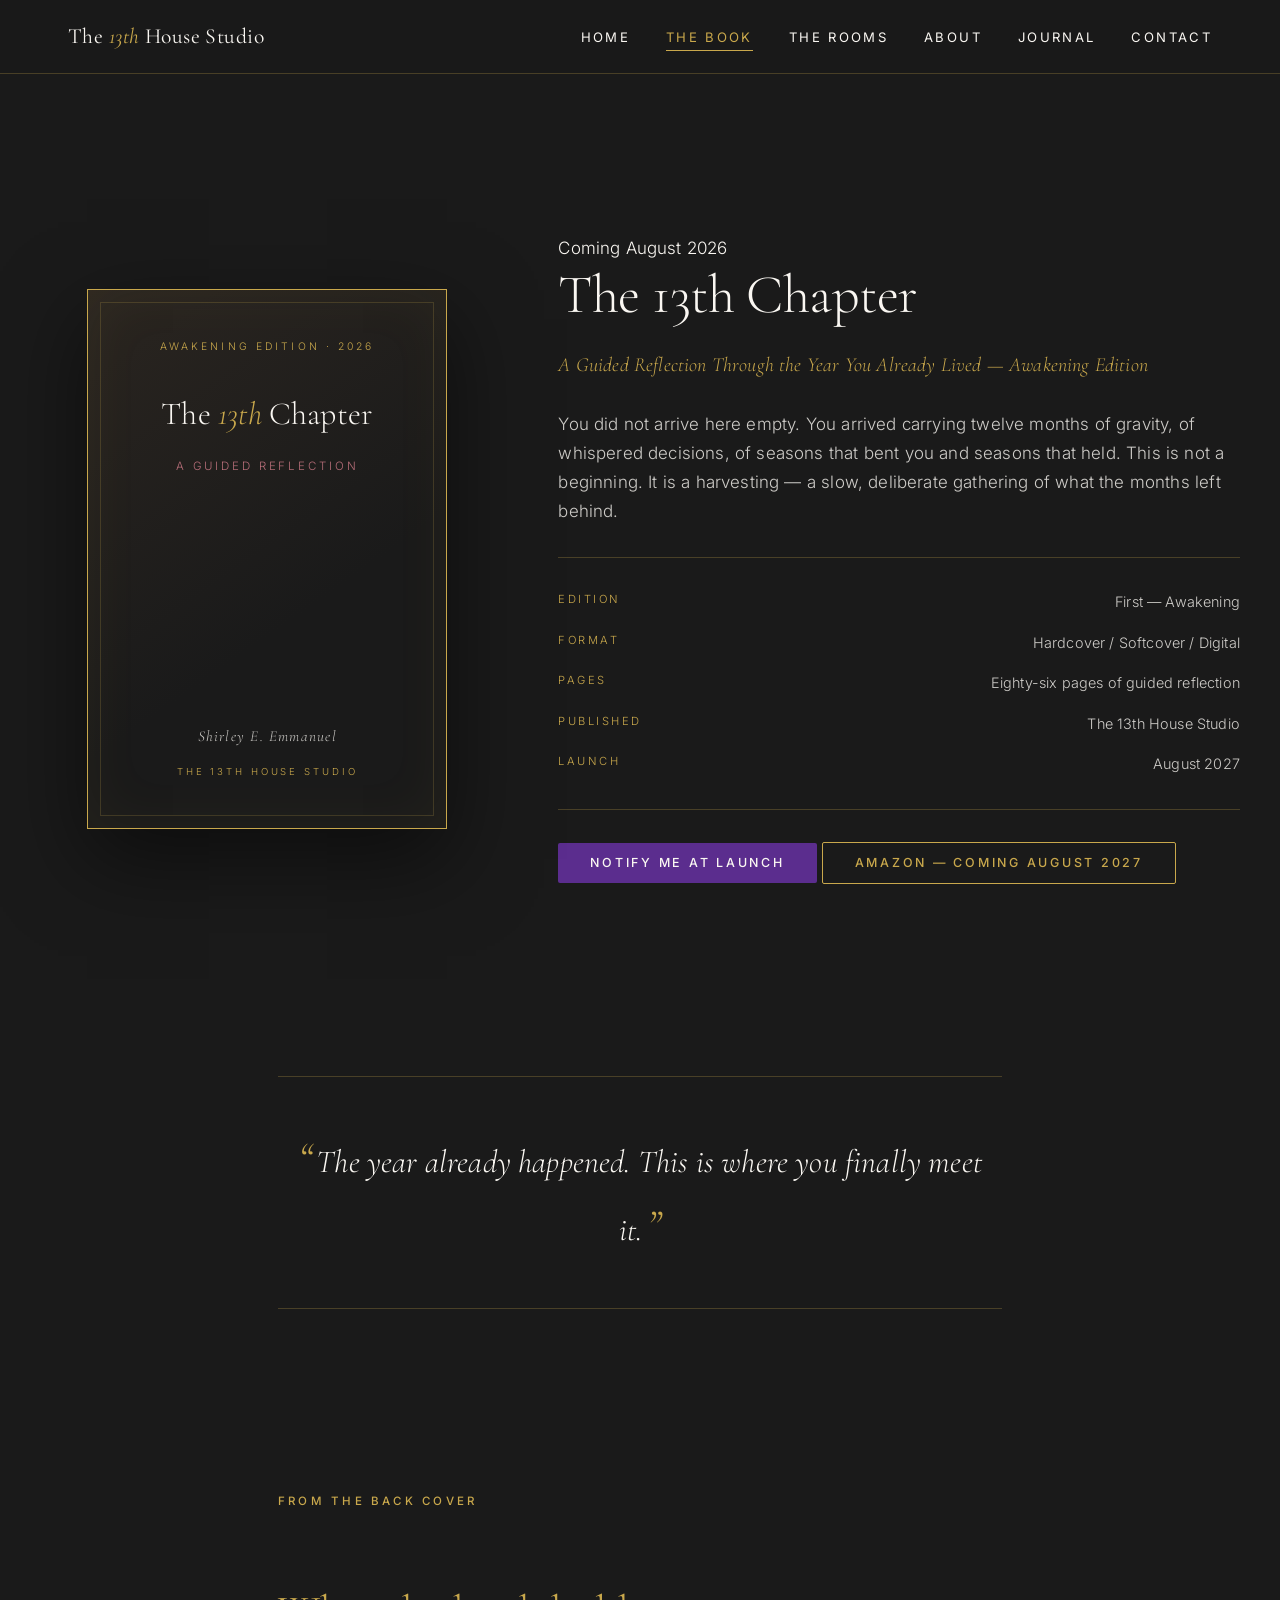
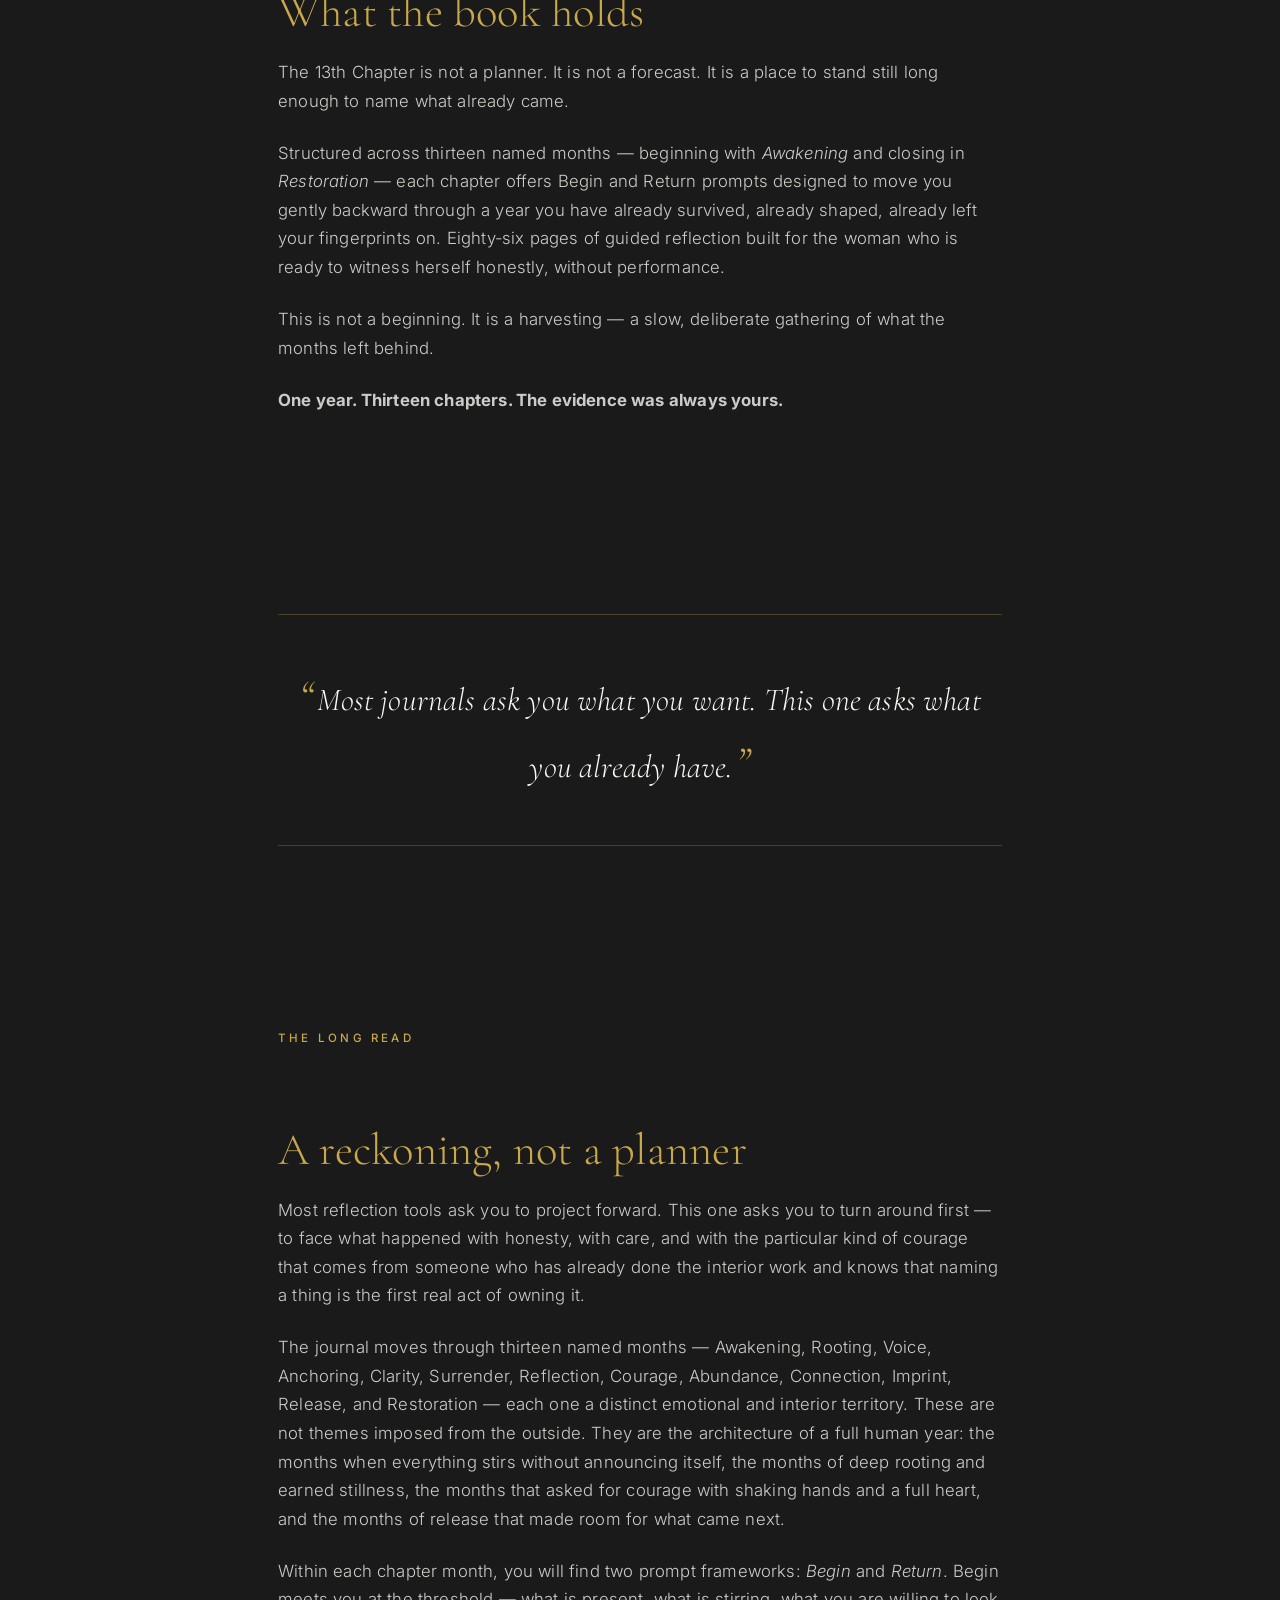
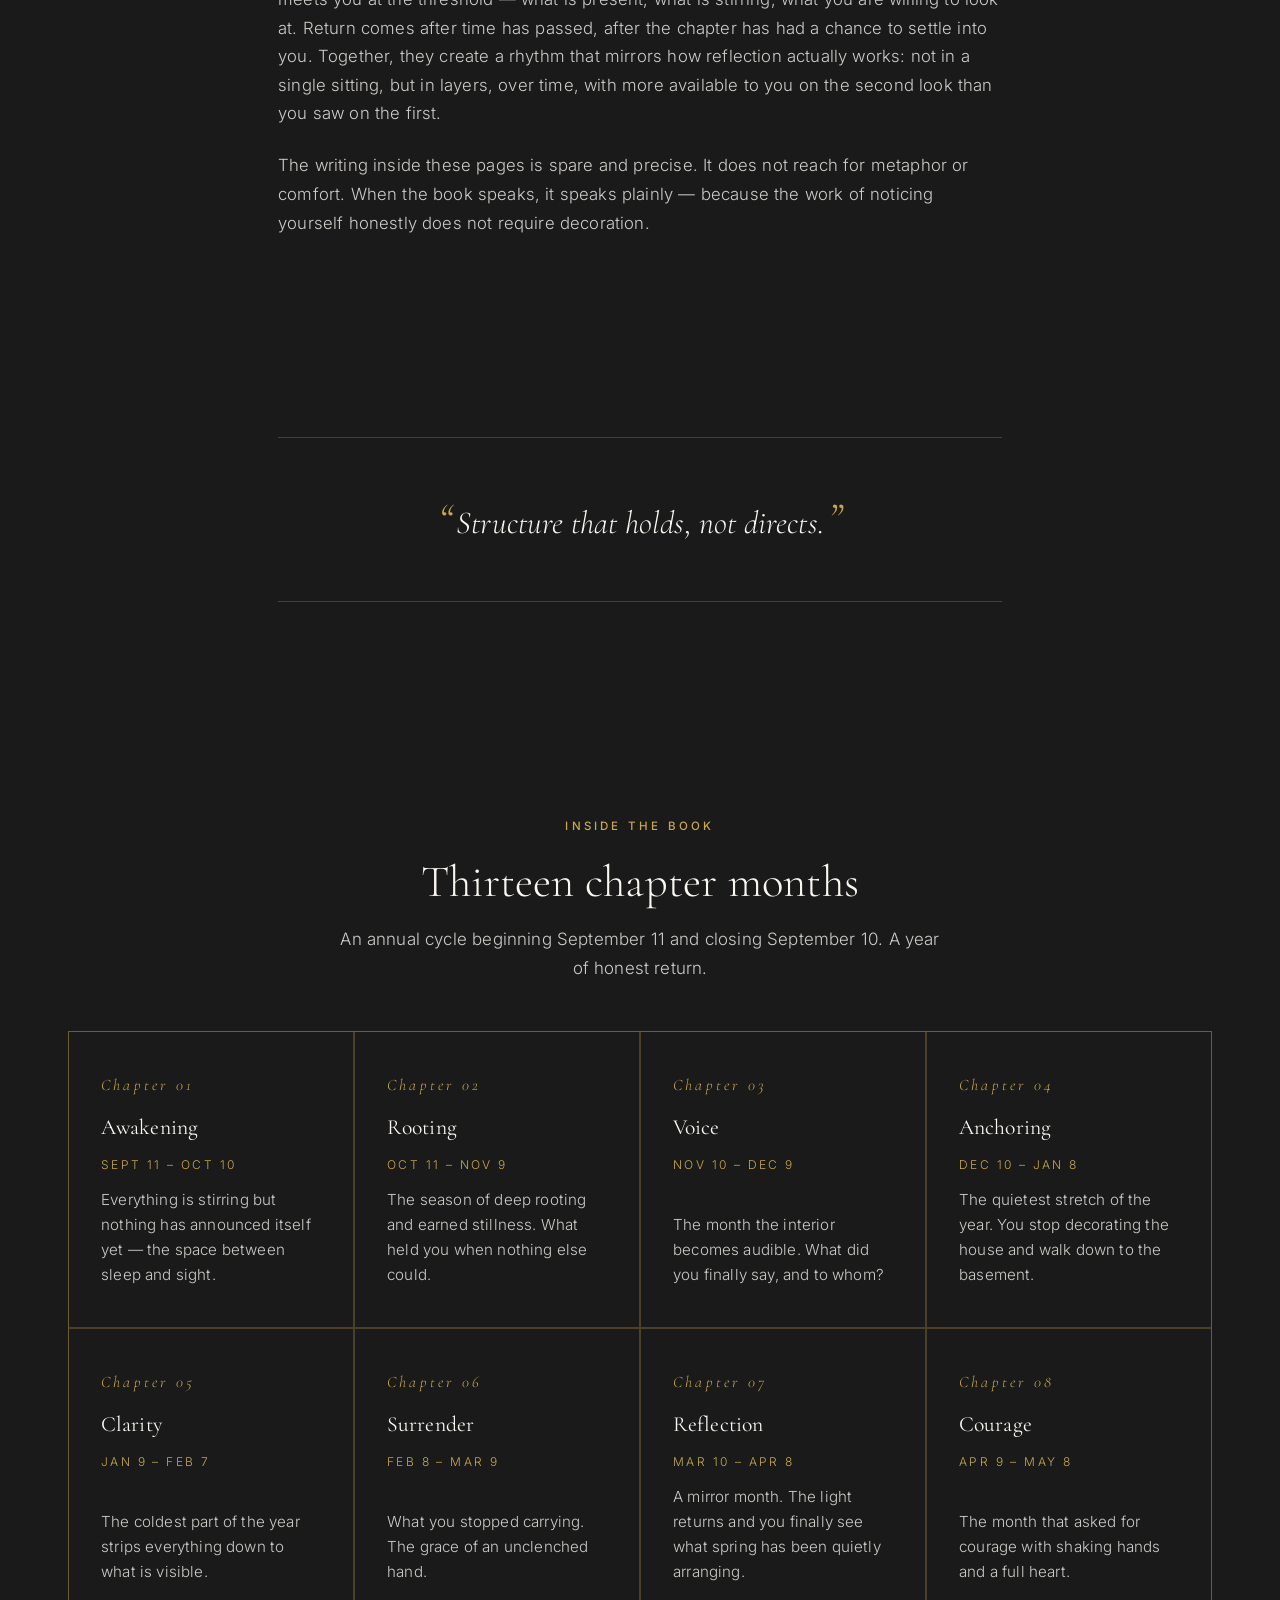
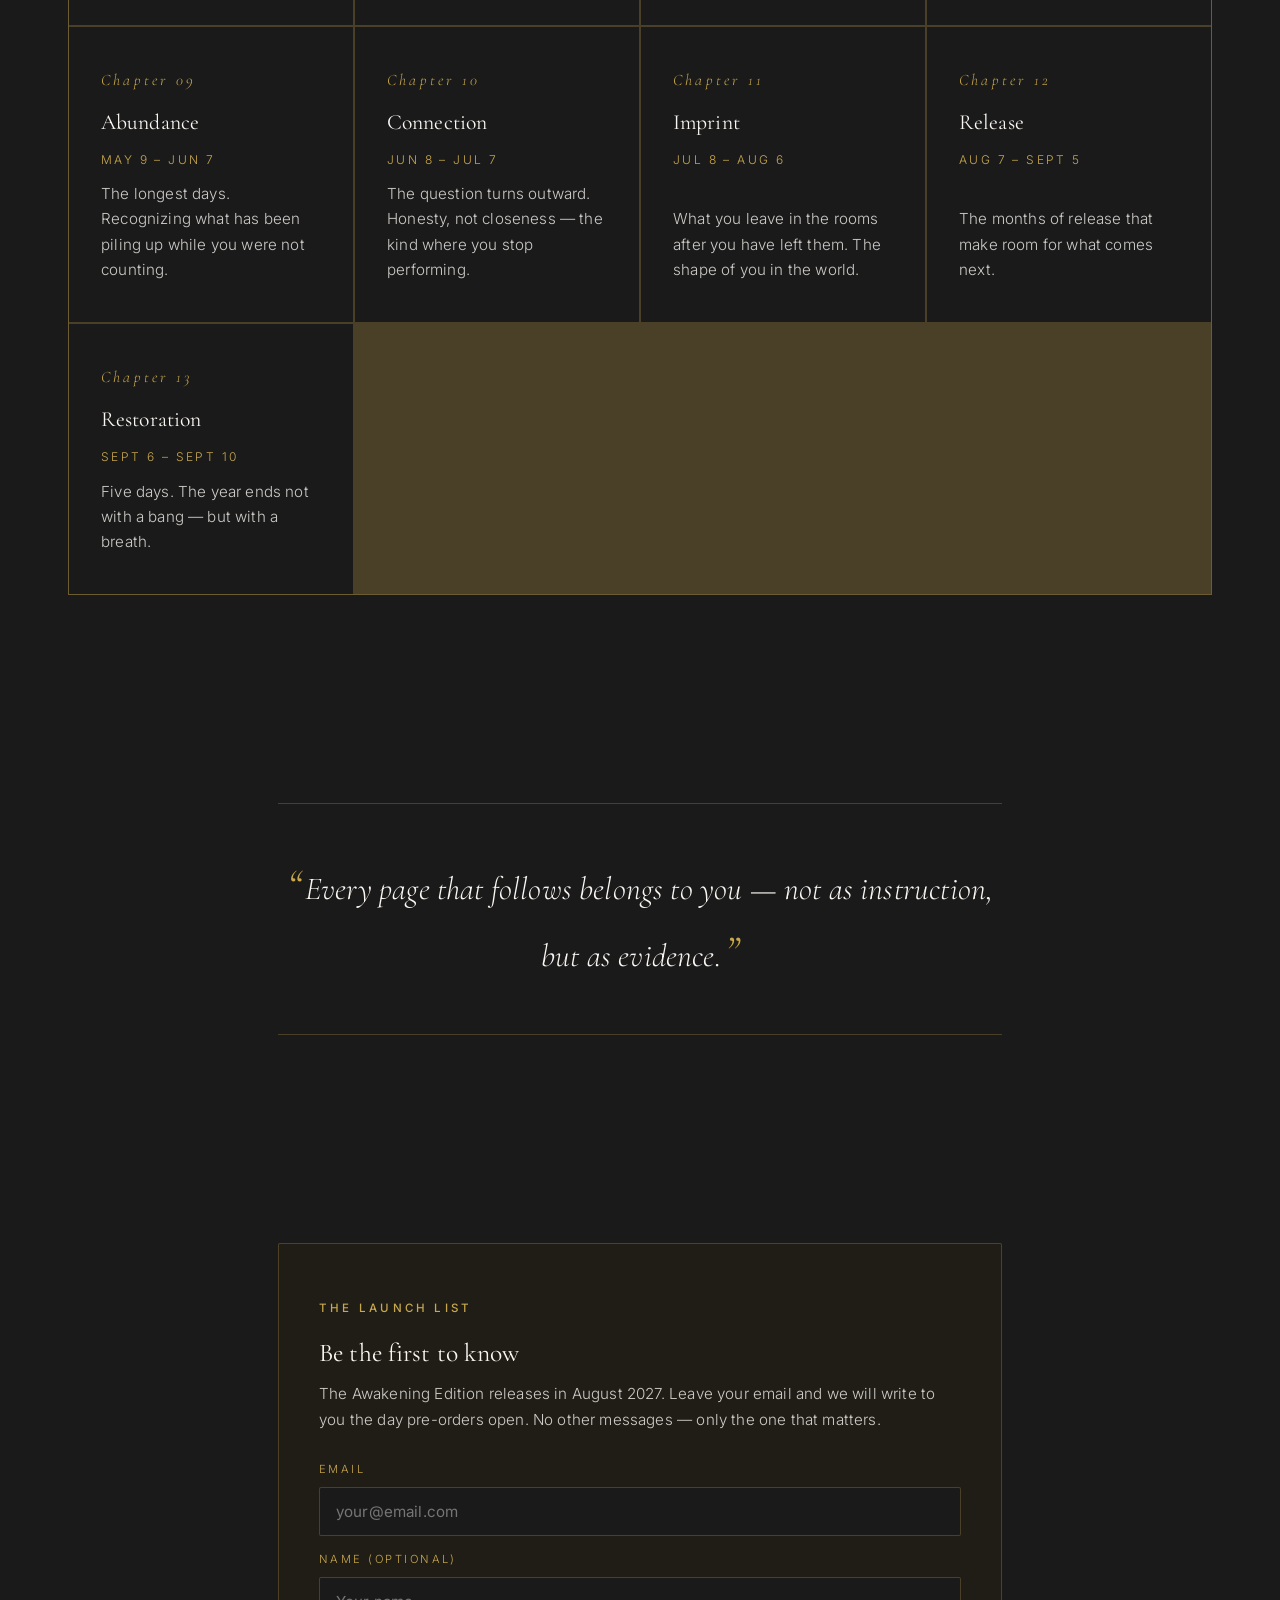
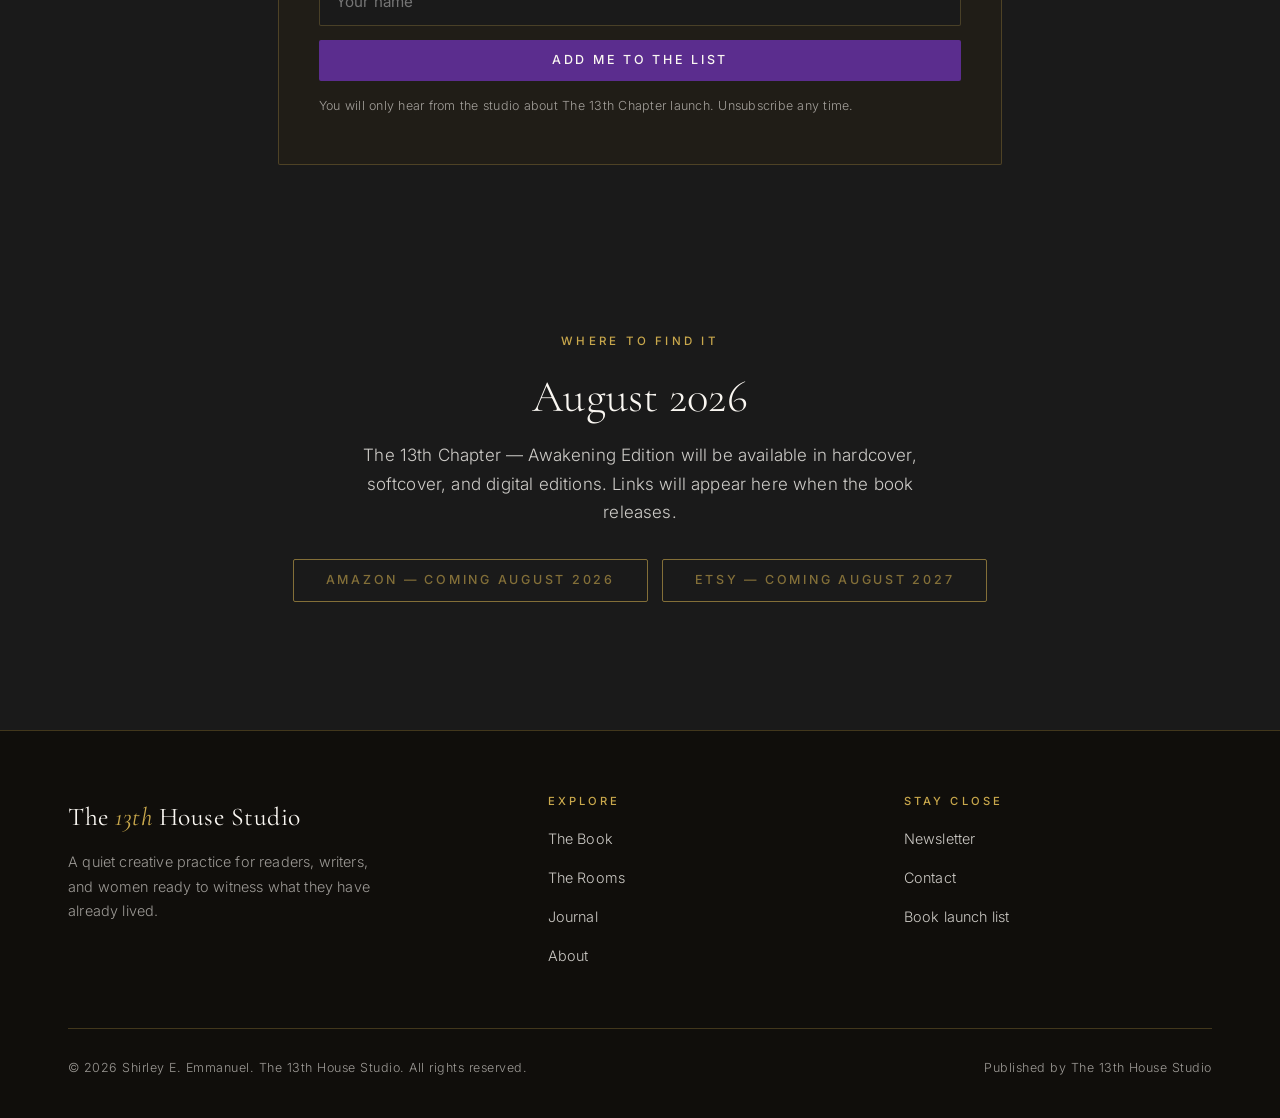
==== commit 7809bc73: "Update book.html" ====
--- a/book.html
+++ b/book.html
@@ -59,7 +59,7 @@
       </ul>
       <div class="actions">
         <a href="#notify" class="btn btn-primary">Notify me at launch</a>
-        <a href="#amazon" class="btn btn-ghost" aria-disabled="true">Amazon — Coming August 2026</a>
+        <a href="#amazon" class="btn btn-ghost" aria-disabled="true">Amazon — Coming August 2027</a>
       </div>
     </div>
   </section>
@@ -140,7 +140,7 @@
       <div class="form-card">
         <span class="eyebrow">The launch list</span>
         <h3>Be the first to know</h3>
-        <p class="sub">The Awakening Edition releases in August 2026. Leave your email and we will write to you the day pre-orders open. No other messages — only the one that matters.</p>
+        <p class="sub">The Awakening Edition releases in August 2027. Leave your email and we will write to you the day pre-orders open. No other messages — only the one that matters.</p>
         <form class="capture-form" data-source="book-notify" novalidate>
           <div class="form-field">
             <label for="bn-email">Email</label>
@@ -165,7 +165,7 @@
       <p class="max-600 mt-2">The 13th Chapter — Awakening Edition will be available in hardcover, softcover, and digital editions. Links will appear here when the book releases.</p>
       <div class="actions mt-4" style="justify-content:center;display:flex;gap:14px;flex-wrap:wrap;">
         <span class="btn btn-ghost" style="pointer-events:none;opacity:0.6;">Amazon — Coming August 2026</span>
-        <span class="btn btn-ghost" style="pointer-events:none;opacity:0.6;">Etsy — Coming August 2026</span>
+        <span class="btn btn-ghost" style="pointer-events:none;opacity:0.6;">Etsy — Coming August 2027</span>
       </div>
     </div>
   </section>
